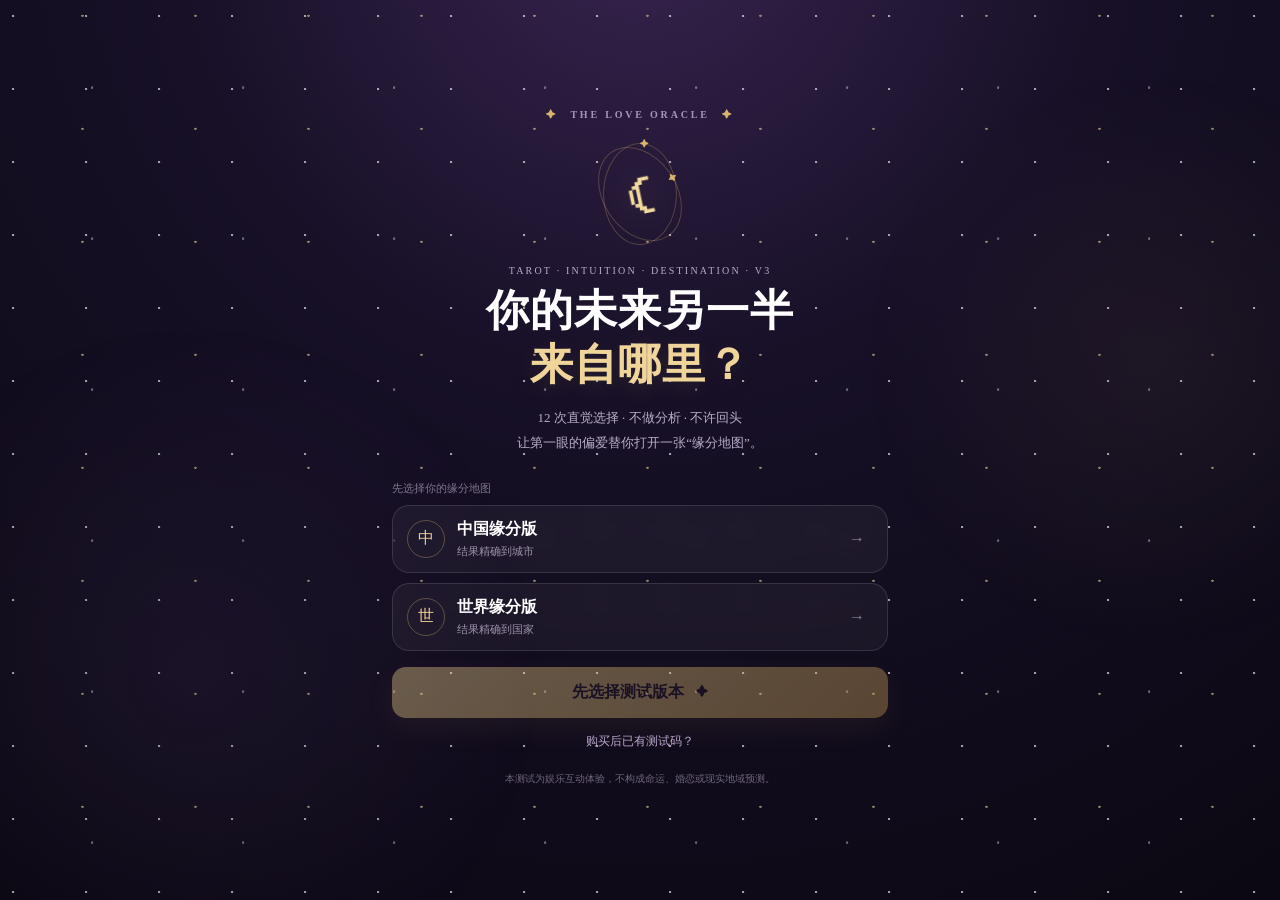
==== index.html @ 475ed561 "Add files via upload" ====
<!doctype html>
<html lang="zh-CN">
<head>
  <meta charset="UTF-8" />
  <meta name="viewport" content="width=device-width,initial-scale=1,viewport-fit=cover,user-scalable=no" />
  <meta name="theme-color" content="#100b1c" />
  <meta name="description" content="塔罗直觉测试：跟随第一直觉，看看你的缘分磁场指向哪里。" />
  <title>塔罗直觉测试｜未来另一半来自哪里？V3</title>
  <link rel="stylesheet" href="style.css" />
</head>
<body>
  <main id="app">
    <section class="screen active home-screen" id="homeScreen">
      <div class="sky" aria-hidden="true"></div>
      <div class="hero-wrap">
        <div class="brand-row"><span>✦</span><b>THE LOVE ORACLE</b><span>✦</span></div>
        <div class="oracle-emblem"><span class="orbit orbit-a"></span><span class="orbit orbit-b"></span><i>☾</i></div>
        <div class="mini-tag">TAROT · INTUITION · DESTINATION · V3</div>
        <h1>你的未来另一半<br><em>来自哪里？</em></h1>
        <p class="subtitle">12 次直觉选择 · 不做分析 · 不许回头<br>让第一眼的偏爱替你打开一张“缘分地图”。</p>

        <div class="mode-title">先选择你的缘分地图</div>
        <div class="mode-grid">
          <button class="mode-card" data-mode="china">
            <span class="mode-icon">中</span>
            <span><strong>中国缘分版</strong><small>结果精确到城市</small></span>
            <i>→</i>
          </button>
          <button class="mode-card" data-mode="world">
            <span class="mode-icon">世</span>
            <span><strong>世界缘分版</strong><small>结果精确到国家</small></span>
            <i>→</i>
          </button>
        </div>

        <button id="startBtn" class="primary" disabled><span>先选择测试版本</span><b>✦</b></button>
        <button id="codeToggle" class="text-btn">购买后已有测试码？</button>
        <div id="codeBox" class="code-box hidden">
          <div class="code-line"><input id="accessCode" placeholder="输入测试码，例如 DEMO2026" maxlength="24" /><button id="verifyCode">验证</button></div>
          <div id="codeMsg" class="code-msg"></div>
        </div>
        <p class="fineprint">本测试为娱乐互动体验，不构成命运、婚恋或现实地域预测。</p>
      </div>
    </section>

    <section class="screen" id="introScreen">
      <div class="intro-panel">
        <div class="ritual-card">
          <div class="corner c1">✦</div><div class="corner c2">✦</div><div class="corner c3">✦</div><div class="corner c4">✦</div>
          <div class="ritual-orb"><span>III</span><i>☽</i></div>
          <div class="mini-tag">BEFORE THE READING</div>
          <h2>把理性关掉 1 分钟</h2>
          <p>接下来每题只有 <b>7 秒</b>。不要研究寓意，不要想“哪个更好”，只选第一眼让你心里轻轻动一下的那个。</p>
          <div class="ritual-list">
            <div><span>01</span><b>第一眼</b><small>感觉先于解释</small></div>
            <div><span>02</span><b>只选一次</b><small>选择后不能返回</small></div>
            <div><span>03</span><b>12 次连接</b><small>最后翻开你的缘分地</small></div>
          </div>
          <button id="beginTest" class="primary"><span>开始占卜式直觉测试</span><b>✦</b></button>
        </div>
      </div>
    </section>

    <section class="screen" id="quizScreen">
      <div class="quiz-shell">
        <div class="topbar">
          <button id="quitBtn" class="icon-btn" aria-label="退出">×</button>
          <div class="progress-wrap"><div id="progressBar"></div></div>
          <div id="qCount" class="qcount">01 / 12</div>
        </div>
        <div class="timer-row"><span id="phaseText">FOLLOW YOUR FIRST FEELING</span><div class="timer-ring"><svg viewBox="0 0 40 40"><circle cx="20" cy="20" r="17"></circle><circle id="timerCircle" class="timer-progress" cx="20" cy="20" r="17"></circle></svg><strong id="timer">7</strong></div></div>
        <div class="question-wrap">
          <div id="questionEyebrow" class="mini-tag"></div>
          <h2 id="questionTitle"></h2>
          <p id="questionDesc"></p>
        </div>
        <div id="options" class="options-grid"></div>
        <p class="quiz-hint">没有标准答案 · 越快越接近直觉</p>
      </div>
    </section>

    <section class="screen" id="loadingScreen">
      <div class="loading-wrap">
        <div class="spread">
          <div class="mini-card left">☼</div><div class="mini-card center">☾</div><div class="mini-card right">✦</div>
        </div>
        <div class="mini-tag">READING YOUR LOVE MAP</div>
        <h2>正在读取你的缘分磁场</h2>
        <p id="loadingText">整理 12 次潜意识选择…</p>
        <div class="loading-bar"><span></span></div>
        <div class="loading-steps"><span class="on">直觉</span><i>·</i><span>性格磁场</span><i>·</i><span>地域气质</span><i>·</i><span>缘分落点</span></div>
      </div>
    </section>

    <section class="screen" id="resultScreen">
      <div class="result-shell">
        <div class="result-card" id="resultCard">
          <div class="result-frame"></div>
          <div class="result-head">
            <span>THE LOVE ORACLE</span><i>✦</i><span id="resultModeLabel">CHINA EDITION</span>
          </div>
          <div class="result-arc"><span class="arc-star s1">✦</span><span class="arc-star s2">·</span><span class="arc-star s3">✧</span><div class="result-moon">☾</div></div>
          <p class="result-kicker">你的未来缘分磁场最靠近</p>
          <div id="resultArchetype" class="archetype-pill">THE STAR · 远行者</div>
          <h1 id="resultName">广州</h1>
          <p id="resultSub" class="result-sub"></p>
          <div class="match"><span>缘分磁场匹配度</span><strong id="matchScore">92%</strong></div>
          <div class="result-divider"><span>✦</span></div>

          <section class="dimension-block">
            <div class="section-title"><span>01</span><h3>你的缘分磁场</h3></div>
            <div id="dimensionBars" class="dimension-bars"></div>
          </section>

          <section class="reading-block">
            <div class="section-title"><span>02</span><h3>为什么会指向这里</h3></div>
            <p id="whyText"></p>
          </section>
          <section class="reading-block">
            <div class="section-title"><span>03</span><h3>你们可能如何相遇</h3></div>
            <p id="meetText"></p>
          </section>
          <section class="reading-block">
            <div class="section-title"><span>04</span><h3>Ta 给人的感觉</h3></div>
            <p id="personText"></p>
          </section>

          <div class="keywords" id="keywords"></div>
          <div class="top-title">你的隐藏缘分地</div>
          <div class="top3-box">
            <div><small>SECOND SIGNAL</small><strong id="top2"></strong><span id="top2Score"></span></div>
            <div><small>THIRD SIGNAL</small><strong id="top3"></strong><span id="top3Score"></span></div>
          </div>
          <div class="result-note">“地点”是把你的直觉与不同地域的文化/生活气质做娱乐化映射，不代表真实未来事件。</div>
          <div class="result-footer">TAROT INTUITION TEST · FOR ENTERTAINMENT ONLY</div>
        </div>
        <button id="posterBtn" class="primary"><span>生成我的结果海报</span><b>↗</b></button>
        <button id="copyResultBtn" class="secondary">复制结果文案</button>
        <button id="retryBtn" class="secondary">同版本再测一次</button>
        <button id="switchBtn" class="ghost-btn">切换中国版 / 世界版</button>
      </div>
    </section>

    <section class="poster-modal hidden" id="posterModal">
      <div class="poster-modal-inner">
        <div class="poster-top"><span>长按或保存下方结果图</span><button id="closePoster">×</button></div>
        <canvas id="posterCanvas" width="750" height="1000"></canvas>
        <a id="downloadPoster" class="primary poster-download" download="love-oracle-result.png">保存图片</a>
      </div>
    </section>
  </main>
  <script src="config.js"></script>
  <script src="app.js"></script>
</body>
</html>
---- style.css ----
:root{--bg:#100b1c;--bg2:#1b1230;--violet:#6f548e;--paper:#f4ecdf;--paper2:#eadbc7;--ink:#2c2233;--gold:#d7b56d;--gold2:#f1d89c;--muted:#a397b2;--line:rgba(255,255,255,.12);--soft:#cdbede}
*{box-sizing:border-box}html,body{margin:0;min-height:100%;font-family:ui-serif,"Noto Serif SC","Songti SC",serif;background:radial-gradient(circle at 50% -10%,#38244f 0,#171027 40%,#0b0812 100%);color:#fff;-webkit-tap-highlight-color:transparent}body{min-height:100vh;overflow-x:hidden}.screen{display:none;min-height:100vh}.screen.active{display:block}.hidden{display:none!important}button,input,a{font:inherit}.sky{position:fixed;inset:0;pointer-events:none;opacity:.72;background-image:radial-gradient(circle at 18% 22%,rgba(255,255,255,.85) 0 1px,transparent 1.5px),radial-gradient(circle at 73% 14%,rgba(241,216,156,.8) 0 1px,transparent 1.4px),radial-gradient(circle at 61% 58%,rgba(255,255,255,.5) 0 1px,transparent 1.5px);background-size:73px 73px,113px 113px,151px 151px}.sky:after{content:"";position:absolute;inset:0;background:radial-gradient(circle at 15% 75%,rgba(111,84,142,.16),transparent 28%),radial-gradient(circle at 90% 40%,rgba(215,181,109,.08),transparent 24%)}
.hero-wrap,.intro-panel,.quiz-shell,.result-shell{width:min(100%,540px);margin:auto;position:relative;z-index:1;padding:36px 22px 40px}.hero-wrap{min-height:100vh;display:flex;flex-direction:column;justify-content:center;text-align:center}.brand-row{display:flex;justify-content:center;gap:12px;align-items:center;color:#a795b9;font-size:10px;letter-spacing:.28em}.brand-row span{color:var(--gold)}.oracle-emblem{width:112px;height:112px;margin:18px auto 15px;position:relative;display:grid;place-items:center}.oracle-emblem i{font-style:normal;font-size:58px;color:var(--gold2);filter:drop-shadow(0 0 18px rgba(241,216,156,.2));transform:rotate(-12deg)}.orbit{position:absolute;border:1px solid rgba(215,181,109,.28);border-radius:50%}.orbit-a{inset:5px 19px}.orbit-b{inset:19px 5px;transform:rotate(56deg)}.orbit-a:before,.orbit-b:before{content:"✦";position:absolute;color:var(--gold);font-size:9px;top:-5px;left:50%}.mini-tag{letter-spacing:.22em;font-size:10px;color:#bca9cf;text-transform:uppercase}.hero-wrap h1{font-size:43px;line-height:1.25;margin:8px 0 13px;font-weight:600;letter-spacing:.02em}.hero-wrap h1 em{font-style:normal;color:#f0d59b;text-shadow:0 6px 24px rgba(215,181,109,.12)}.subtitle{color:#b9adca;line-height:1.95;font-size:13px;margin:0 auto 25px}.mode-title{text-align:left;color:#81758f;font-size:11px;margin-bottom:9px}.mode-grid{display:grid;gap:10px;margin-bottom:16px}.mode-card{display:grid;grid-template-columns:50px 1fr 24px;align-items:center;text-align:left;border:1px solid var(--line);border-radius:17px;background:rgba(255,255,255,.045);color:#fff;padding:13px 14px;cursor:pointer;transition:.2s;backdrop-filter:blur(10px)}.mode-card.active{border-color:rgba(215,181,109,.7);background:linear-gradient(100deg,rgba(215,181,109,.14),rgba(111,84,142,.12));box-shadow:0 12px 35px rgba(0,0,0,.17)}.mode-icon{width:38px;height:38px;border-radius:50%;border:1px solid rgba(215,181,109,.35);display:grid;place-items:center;color:#ebce92}.mode-card strong,.mode-card small{display:block}.mode-card strong{font-size:16px}.mode-card small{margin-top:4px;color:#9f93ac;font-size:11px}.mode-card i{font-style:normal;color:#8e819b}.primary,.secondary,.ghost-btn{width:100%;border:0;border-radius:14px;padding:15px 18px;font-weight:700;cursor:pointer;text-decoration:none;display:flex;align-items:center;justify-content:center;gap:12px}.primary{background:linear-gradient(135deg,#ead08d,#c69c55);color:#281b2f;box-shadow:0 10px 30px rgba(207,167,91,.2)}.primary:disabled{opacity:.4;cursor:not-allowed}.primary b{font-size:12px}.secondary{margin-top:10px;background:rgba(255,255,255,.065);color:#fff;border:1px solid var(--line)}.ghost-btn{margin-top:5px;background:none;color:#9f93ac;font-size:12px}.text-btn{border:0;background:none;color:#bda9d0;margin-top:14px;cursor:pointer;font-size:12px}.code-box{margin-top:10px}.code-line{display:flex;gap:8px}.code-line input{flex:1;min-width:0;border:1px solid var(--line);background:rgba(255,255,255,.07);color:#fff;border-radius:10px;padding:11px 12px}.code-line button{border:0;border-radius:10px;padding:0 14px;background:#73588f;color:#fff}.code-msg{font-size:11px;text-align:left;margin-top:6px}.fineprint{font-size:10px;color:#6f657a;margin:20px 0 0;line-height:1.6}
.intro-panel{min-height:100vh;display:flex;align-items:center;justify-content:center}.ritual-card{width:100%;border:1px solid rgba(215,181,109,.28);border-radius:24px;padding:36px 22px 25px;background:linear-gradient(150deg,rgba(255,255,255,.06),rgba(255,255,255,.018));text-align:center;position:relative;box-shadow:0 30px 70px rgba(0,0,0,.2)}.corner{position:absolute;color:#a98658;font-size:10px}.c1{top:14px;left:14px}.c2{top:14px;right:14px}.c3{bottom:14px;left:14px}.c4{bottom:14px;right:14px}.ritual-orb{width:98px;height:98px;border-radius:50%;border:1px solid rgba(215,181,109,.35);margin:0 auto 18px;display:grid;place-items:center;position:relative;box-shadow:0 0 45px rgba(215,181,109,.06) inset}.ritual-orb span{position:absolute;top:11px;font-size:8px;letter-spacing:.15em;color:#846e55}.ritual-orb i{font-size:48px;font-style:normal;color:var(--gold2)}.ritual-card h2{font-size:30px;margin:10px 0 14px}.ritual-card>p{color:#bcb0ca;line-height:1.9;font-size:13px}.ritual-card>p b{color:#e1c98f}.ritual-list{display:grid;gap:9px;margin:22px 0}.ritual-list>div{display:grid;grid-template-columns:40px 1fr;grid-template-rows:auto auto;text-align:left;padding:12px 13px;border-top:1px solid rgba(255,255,255,.07)}.ritual-list span{grid-row:1/3;align-self:center;color:#a98a5f;font-size:10px}.ritual-list b{font-size:14px}.ritual-list small{color:#82788e;margin-top:3px;font-size:11px}
.quiz-shell{min-height:100vh;padding-top:max(26px,env(safe-area-inset-top))}.topbar{display:grid;grid-template-columns:36px 1fr 55px;gap:10px;align-items:center}.icon-btn{width:34px;height:34px;border-radius:50%;border:1px solid var(--line);background:rgba(255,255,255,.04);color:#fff;font-size:24px}.progress-wrap{height:3px;background:rgba(255,255,255,.08);border-radius:99px;overflow:hidden}.progress-wrap div{height:100%;width:0;background:linear-gradient(90deg,#8f69b4,#efd291);transition:.3s}.qcount{font-size:10px;color:#85798f;text-align:right;letter-spacing:.12em}.timer-row{display:flex;justify-content:space-between;margin:26px 0 25px;color:#7f748a;font-size:9px;letter-spacing:.14em;align-items:center}.timer-ring{width:42px;height:42px;position:relative}.timer-ring svg{width:42px;height:42px;transform:rotate(-90deg)}.timer-ring circle{fill:none;stroke:rgba(255,255,255,.1);stroke-width:1.5}.timer-ring .timer-progress{stroke:#d9b773;stroke-width:2;stroke-linecap:round;stroke-dasharray:106.8;stroke-dashoffset:0;transition:stroke-dashoffset 1s linear}.timer-ring strong{position:absolute;inset:0;display:grid;place-items:center;color:#ead29d;font-size:14px}.question-wrap{text-align:center;min-height:150px;display:flex;flex-direction:column;justify-content:center}.question-wrap h2{font-size:27px;line-height:1.5;margin:10px 0 8px;font-weight:600}.question-wrap p{font-size:12px;color:#8f849a;line-height:1.7}.options-grid{display:grid;grid-template-columns:1fr 1fr;gap:11px;margin-top:16px}.option{min-height:150px;border-radius:19px;border:1px solid rgba(255,255,255,.11);background:linear-gradient(155deg,rgba(255,255,255,.065),rgba(255,255,255,.018));color:#fff;padding:15px 9px;display:flex;flex-direction:column;align-items:center;justify-content:center;cursor:pointer;transition:.16s;position:relative;overflow:hidden}.option:before{content:"";position:absolute;inset:8px;border:1px solid rgba(215,181,109,.09);border-radius:13px}.option:active,.option.selected{transform:scale(.975);border-color:rgba(215,181,109,.7);background:rgba(215,181,109,.1)}.option .glyph{font-size:46px;line-height:1;margin-bottom:15px;color:#edd69f;text-shadow:0 0 20px rgba(234,213,168,.13);font-family:Georgia,serif;z-index:1}.option .label{font-size:13px;color:#d8cfdf;z-index:1}.option .sub{font-size:9px;color:#756b7f;margin-top:5px;z-index:1}.quiz-hint{text-align:center;color:#5f5768;font-size:9px;margin-top:17px;letter-spacing:.08em}
.loading-wrap{min-height:100vh;display:flex;flex-direction:column;align-items:center;justify-content:center;text-align:center;padding:30px}.spread{width:230px;height:180px;position:relative;margin-bottom:24px}.mini-card{position:absolute;top:10px;left:70px;width:90px;height:142px;border:1px solid rgba(215,181,109,.5);border-radius:11px;background:linear-gradient(145deg,#2d1e43,#140e20);display:grid;place-items:center;color:#d9b773;font-size:30px;box-shadow:0 15px 30px rgba(0,0,0,.22)}.mini-card:before{content:"";position:absolute;inset:7px;border:1px solid rgba(215,181,109,.2);border-radius:7px}.mini-card.left{transform:translateX(-55px) rotate(-14deg)}.mini-card.right{transform:translateX(55px) rotate(14deg)}.mini-card.center{z-index:2;animation:pulseCard 1.6s infinite alternate}@keyframes pulseCard{to{transform:translateY(-8px);box-shadow:0 20px 45px rgba(215,181,109,.12)}}.loading-wrap h2{font-size:24px;margin:11px 0 8px}.loading-wrap p{color:#8f8499;font-size:12px}.loading-bar{width:min(75vw,280px);height:3px;background:rgba(255,255,255,.08);border-radius:99px;overflow:hidden;margin:11px 0 18px}.loading-bar span{display:block;width:35%;height:100%;background:#d9b773;animation:load 1.55s infinite}@keyframes load{0%{transform:translateX(-110%)}100%{transform:translateX(390%)}}.loading-steps{font-size:9px;color:#635a6e;display:flex;gap:7px}.loading-steps span.on{color:#ac925d}
.result-shell{padding-top:24px;padding-bottom:60px}.result-card{background:linear-gradient(160deg,#f8f0e4,#eadbc8);color:var(--ink);border-radius:24px;padding:26px 23px;box-shadow:0 28px 70px rgba(0,0,0,.3);position:relative;overflow:hidden}.result-frame{position:absolute;inset:10px;border:1px solid rgba(93,67,48,.2);border-radius:17px;pointer-events:none}.result-head{display:flex;justify-content:space-between;align-items:center;font-size:8px;letter-spacing:.15em;color:#8e7c6d}.result-head i{font-style:normal;color:#a67b48}.result-arc{height:78px;position:relative;margin-top:12px}.result-arc:before{content:"";position:absolute;width:130px;height:65px;left:50%;transform:translateX(-50%);border-top:1px solid rgba(126,93,57,.3);border-radius:50%}.result-moon{text-align:center;font-size:48px;color:#805f87;line-height:70px;transform:rotate(-12deg)}.arc-star{position:absolute;color:#9c7446;font-size:10px}.s1{left:24%;top:23px}.s2{right:24%;top:30px}.s3{right:31%;top:2px}.result-kicker{text-align:center;font-size:11px;color:#7b6e77;margin:0 0 4px;letter-spacing:.08em}.result-card>h1{text-align:center;font-size:51px;margin:0 0 4px;color:#34243c;font-weight:500;letter-spacing:.08em}.result-sub{text-align:center;color:#736675;line-height:1.7;font-size:12px;min-height:42px}.match{display:flex;justify-content:center;gap:12px;align-items:baseline;margin:18px 0 8px}.match span{font-size:11px;color:#736778}.match strong{font-size:30px;color:#8c633e}.result-divider{display:flex;align-items:center;gap:10px;margin:15px 0 20px;color:#a17a4d}.result-divider:before,.result-divider:after{content:"";height:1px;background:#d7c5b1;flex:1}.result-divider span{font-size:9px}.section-title{display:flex;align-items:center;gap:8px;margin:18px 0 8px}.section-title span{font-size:9px;color:#997449}.section-title h3{font-size:14px;margin:0;color:#3f3144}.dimension-bars{display:grid;gap:9px}.dim-row{display:grid;grid-template-columns:58px 1fr 35px;gap:8px;align-items:center;font-size:10px;color:#665a67}.dim-track{height:6px;border-radius:99px;background:#dfd2c3;overflow:hidden}.dim-track i{display:block;height:100%;background:linear-gradient(90deg,#9672a5,#b8895d);border-radius:99px}.dim-row b{text-align:right;font-weight:500}.reading-block p{font-size:12px;line-height:1.95;color:#5a505b;margin:0}.keywords{display:flex;flex-wrap:wrap;gap:7px;margin:21px 0}.keywords span{background:#dfcfba;border:1px solid rgba(121,87,53,.08);border-radius:99px;padding:6px 10px;font-size:10px;color:#5c4d56}.top-title{text-align:center;font-size:10px;letter-spacing:.13em;color:#8c796b;margin:10px 0}.top3-box{display:grid;grid-template-columns:1fr 1fr;gap:9px}.top3-box div{border:1px solid #d2c0ab;border-radius:12px;padding:12px;text-align:center}.top3-box small,.top3-box strong,.top3-box span{display:block}.top3-box small{font-size:7px;color:#9d8b7c;letter-spacing:.08em}.top3-box strong{margin:5px 0 2px;font-size:15px}.top3-box span{font-size:9px;color:#8e745d}.result-note{font-size:9px;line-height:1.6;color:#9b8a7d;text-align:center;margin:19px 8px 0}.result-footer{text-align:center;font-size:7px;color:#a59587;margin-top:14px;letter-spacing:.1em}.result-shell>.primary{margin-top:14px}
.poster-modal{position:fixed;inset:0;z-index:30;background:rgba(7,5,11,.94);overflow:auto;padding:18px}.poster-modal-inner{width:min(100%,500px);margin:auto}.poster-top{display:flex;justify-content:space-between;align-items:center;color:#a99bb4;font-size:12px;margin-bottom:10px}.poster-top button{width:34px;height:34px;border-radius:50%;border:1px solid var(--line);background:none;color:#fff;font-size:20px}.poster-modal canvas{width:100%;height:auto;display:block;border-radius:14px;box-shadow:0 20px 60px rgba(0,0,0,.35)}.poster-download{margin-top:12px}
@media(max-width:390px){.hero-wrap{padding-left:18px;padding-right:18px}.hero-wrap h1{font-size:37px}.question-wrap h2{font-size:23px}.option{min-height:137px}.option .glyph{font-size:41px}.result-card{padding:24px 19px}.result-card>h1{font-size:44px}.dim-row{grid-template-columns:54px 1fr 32px}}
/* V3 additions */
.archetype-pill{display:inline-flex;align-items:center;justify-content:center;margin:10px auto 3px;padding:7px 13px;border:1px solid rgba(139,102,151,.25);border-radius:999px;background:rgba(139,102,151,.08);color:#76537d;font-size:11px;letter-spacing:.08em}
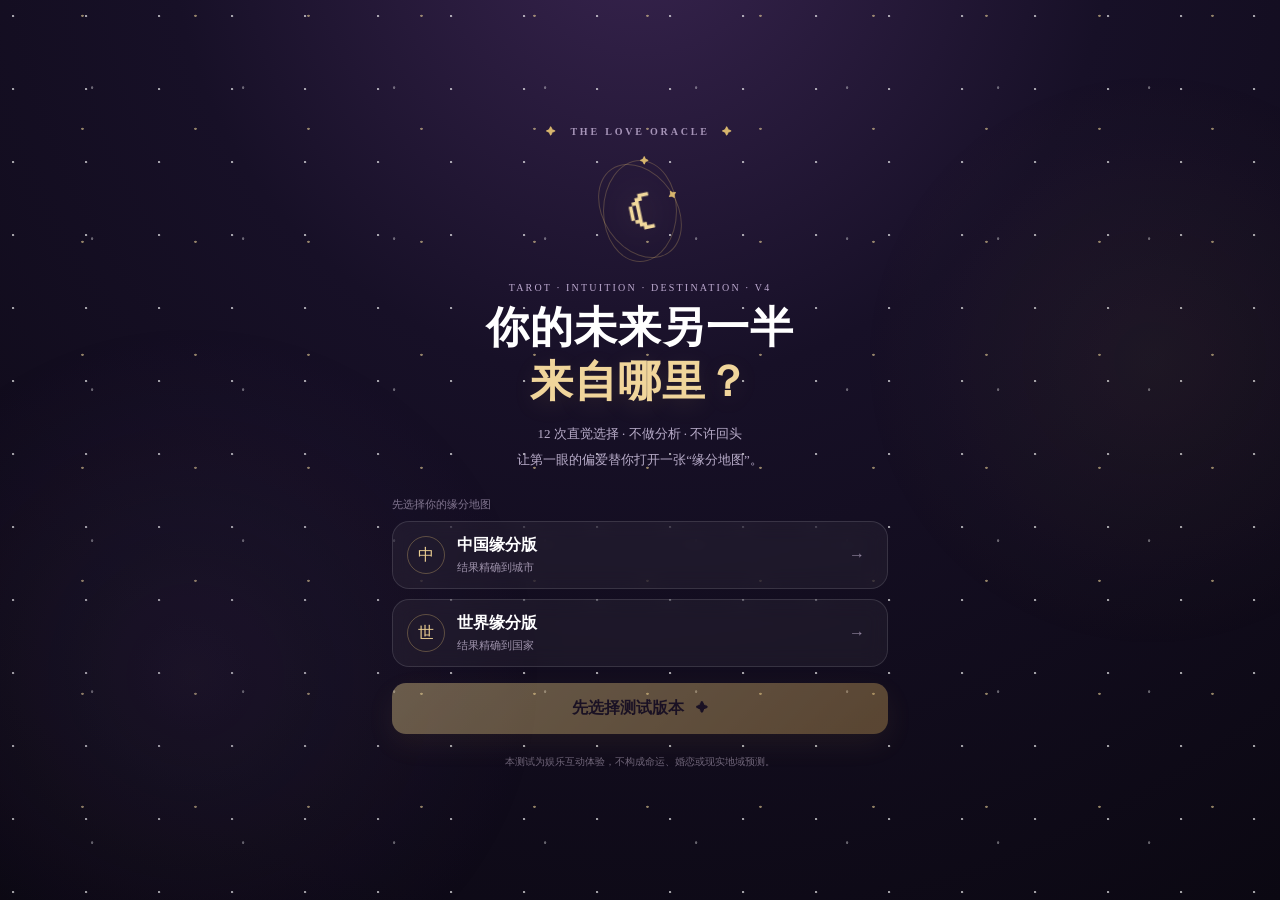
==== commit b97d3615: "Add files via upload" ====
--- a/index.html
+++ b/index.html
@@ -5,7 +5,7 @@
   <meta name="viewport" content="width=device-width,initial-scale=1,viewport-fit=cover,user-scalable=no" />
   <meta name="theme-color" content="#100b1c" />
   <meta name="description" content="塔罗直觉测试：跟随第一直觉，看看你的缘分磁场指向哪里。" />
-  <title>塔罗直觉测试｜未来另一半来自哪里？V3</title>
+  <title>塔罗直觉测试｜未来另一半来自哪里？V4</title>
   <link rel="stylesheet" href="style.css" />
 </head>
 <body>
@@ -15,7 +15,7 @@
       <div class="hero-wrap">
         <div class="brand-row"><span>✦</span><b>THE LOVE ORACLE</b><span>✦</span></div>
         <div class="oracle-emblem"><span class="orbit orbit-a"></span><span class="orbit orbit-b"></span><i>☾</i></div>
-        <div class="mini-tag">TAROT · INTUITION · DESTINATION · V3</div>
+        <div class="mini-tag">TAROT · INTUITION · DESTINATION · V4</div>
         <h1>你的未来另一半<br><em>来自哪里？</em></h1>
         <p class="subtitle">12 次直觉选择 · 不做分析 · 不许回头<br>让第一眼的偏爱替你打开一张“缘分地图”。</p>
 
@@ -34,12 +34,30 @@
         </div>
 
         <button id="startBtn" class="primary" disabled><span>先选择测试版本</span><b>✦</b></button>
-        <button id="codeToggle" class="text-btn">购买后已有测试码？</button>
-        <div id="codeBox" class="code-box hidden">
-          <div class="code-line"><input id="accessCode" placeholder="输入测试码，例如 DEMO2026" maxlength="24" /><button id="verifyCode">验证</button></div>
-          <div id="codeMsg" class="code-msg"></div>
-        </div>
         <p class="fineprint">本测试为娱乐互动体验，不构成命运、婚恋或现实地域预测。</p>
+      </div>
+    </section>
+
+
+    <section class="screen" id="accessScreen">
+      <div class="access-shell">
+        <div class="access-head"><span>✧</span><b>缘分坐标</b><em>THE LOVE ATLAS</em></div>
+        <div class="access-rule"></div>
+        <div class="access-card">
+          <p class="access-kicker">为这次相遇，开启一封邀请</p>
+          <h2>你的缘分入场券</h2>
+          <p class="access-desc">输入购买后收到的授权码，开始探索。</p>
+          <label for="accessCode">专属授权码</label>
+          <input id="accessCode" class="access-input" placeholder="YF-XXXX-XXXX-XXXX" maxlength="19" autocomplete="off" autocapitalize="characters" spellcheck="false" />
+          <button id="verifyCode" class="primary access-verify"><span>开启入场券</span><b>✦</b></button>
+          <div id="codeMsg" class="access-msg"></div>
+          <div id="usagePanel" class="usage-panel hidden">
+            <span>本设备剩余报告次数</span><strong id="remainingCount">10</strong><small>/ 10</small>
+          </div>
+          <p class="access-note">当前浏览器最多生成 10 份报告，中国版与世界版共用次数。请在同一浏览器继续；清理网站数据可能丢失本机使用记录。</p>
+          <button id="accessContinueBtn" class="secondary" disabled>继续进入塔罗桌</button>
+          <button id="accessBackBtn" class="access-back">← 返回选择范围</button>
+        </div>
       </div>
     </section>
 
@@ -56,26 +74,41 @@
             <div><span>02</span><b>只选一次</b><small>选择后不能返回</small></div>
             <div><span>03</span><b>12 次连接</b><small>最后翻开你的缘分地</small></div>
           </div>
-          <button id="beginTest" class="primary"><span>开始占卜式直觉测试</span><b>✦</b></button>
+          <button id="beginTest" class="primary shuffle-start"><span>开始洗牌</span><b>✦</b></button>
         </div>
       </div>
     </section>
 
     <section class="screen" id="quizScreen">
-      <div class="quiz-shell">
-        <div class="topbar">
-          <button id="quitBtn" class="icon-btn" aria-label="退出">×</button>
-          <div class="progress-wrap"><div id="progressBar"></div></div>
-          <div id="qCount" class="qcount">01 / 12</div>
-        </div>
-        <div class="timer-row"><span id="phaseText">FOLLOW YOUR FIRST FEELING</span><div class="timer-ring"><svg viewBox="0 0 40 40"><circle cx="20" cy="20" r="17"></circle><circle id="timerCircle" class="timer-progress" cx="20" cy="20" r="17"></circle></svg><strong id="timer">7</strong></div></div>
-        <div class="question-wrap">
-          <div id="questionEyebrow" class="mini-tag"></div>
-          <h2 id="questionTitle"></h2>
-          <p id="questionDesc"></p>
-        </div>
-        <div id="options" class="options-grid"></div>
-        <p class="quiz-hint">没有标准答案 · 越快越接近直觉</p>
+      <div class="quiz-stage" id="quizStage">
+        <div class="table-veil"></div>
+        <div class="quiz-shell">
+          <div class="topbar v4-topbar">
+            <button id="quitBtn" class="icon-btn" aria-label="退出">×</button>
+            <div class="progress-wrap"><div id="progressBar"></div></div>
+            <div id="qCount" class="qcount">01 / 12</div>
+          </div>
+
+          <div class="v4-phase">
+            <span id="phaseText">FOLLOW YOUR FIRST FEELING</span>
+            <div class="timer-line"><i id="timerLine"></i></div>
+          </div>
+
+          <div class="fan-deck" aria-hidden="true">
+            <span></span><span></span><span></span><span></span><span></span><span></span><span></span><span></span><span></span>
+          </div>
+
+          <div class="question-wrap v4-question">
+            <div id="questionEyebrow" class="mini-tag"></div>
+            <h2 id="questionTitle"></h2>
+            <div class="question-divider"><i></i><b>✦</b><i></i></div>
+            <p id="questionDesc"></p>
+          </div>
+
+          <div id="options" class="tarot-spread"></div>
+          <div id="choiceToast" class="choice-toast">✦ 你的直觉已经留下痕迹</div>
+          <p class="quiz-hint">不要分析 · 只看第一眼 · 选择后不可返回</p>
+        </div>
       </div>
     </section>
 
@@ -100,11 +133,18 @@
             <span>THE LOVE ORACLE</span><i>✦</i><span id="resultModeLabel">CHINA EDITION</span>
           </div>
           <div class="result-arc"><span class="arc-star s1">✦</span><span class="arc-star s2">·</span><span class="arc-star s3">✧</span><div class="result-moon">☾</div></div>
-          <p class="result-kicker">你的未来缘分磁场最靠近</p>
-          <div id="resultArchetype" class="archetype-pill">THE STAR · 远行者</div>
-          <h1 id="resultName">广州</h1>
-          <p id="resultSub" class="result-sub"></p>
-          <div class="match"><span>缘分磁场匹配度</span><strong id="matchScore">92%</strong></div>
+          <div class="result-hero">
+            <div class="celestial-mark" aria-hidden="true"><span>✦</span><b>☾</b><i>✧</i></div>
+            <p class="result-kicker">你的未来缘分磁场最靠近</p>
+            <div id="resultArchetype" class="archetype-pill">THE STAR · 远行者</div>
+            <h1 id="resultName">广州</h1>
+            <p id="resultSub" class="result-sub"></p>
+            <div class="result-badges">
+              <span id="rarityBadge" class="rarity-badge">✦ 特别缘分</span>
+              <span id="editionBadge" class="edition-badge">CHINA LOVE MAP</span>
+            </div>
+            <div class="match"><span>缘分磁场匹配度</span><strong id="matchScore">92%</strong></div>
+          </div>
           <div class="result-divider"><span>✦</span></div>
 
           <section class="dimension-block">
@@ -134,8 +174,11 @@
           <div class="result-note">“地点”是把你的直觉与不同地域的文化/生活气质做娱乐化映射，不代表真实未来事件。</div>
           <div class="result-footer">TAROT INTUITION TEST · FOR ENTERTAINMENT ONLY</div>
         </div>
-        <button id="posterBtn" class="primary"><span>生成我的结果海报</span><b>↗</b></button>
-        <button id="copyResultBtn" class="secondary">复制结果文案</button>
+        <div class="result-actions">
+          <button id="posterBtn" class="primary"><span>生成可保存结果海报</span><b>↗</b></button>
+          <button id="quickShareBtn" class="secondary share-accent">分享结果</button>
+          <button id="copyResultBtn" class="secondary">复制结果文案</button>
+        </div>
         <button id="retryBtn" class="secondary">同版本再测一次</button>
         <button id="switchBtn" class="ghost-btn">切换中国版 / 世界版</button>
       </div>
@@ -144,8 +187,11 @@
     <section class="poster-modal hidden" id="posterModal">
       <div class="poster-modal-inner">
         <div class="poster-top"><span>长按或保存下方结果图</span><button id="closePoster">×</button></div>
-        <canvas id="posterCanvas" width="750" height="1000"></canvas>
-        <a id="downloadPoster" class="primary poster-download" download="love-oracle-result.png">保存图片</a>
+        <canvas id="posterCanvas" width="900" height="1200"></canvas>
+        <div class="poster-actions">
+          <a id="downloadPoster" class="primary poster-download" download="love-oracle-result.png">保存图片</a>
+          <button id="sharePoster" class="secondary">分享这张结果图</button>
+        </div>
       </div>
     </section>
   </main>
--- a/style.css
+++ b/style.css
@@ -9,3 +9,44 @@
 @media(max-width:390px){.hero-wrap{padding-left:18px;padding-right:18px}.hero-wrap h1{font-size:37px}.question-wrap h2{font-size:23px}.option{min-height:137px}.option .glyph{font-size:41px}.result-card{padding:24px 19px}.result-card>h1{font-size:44px}.dim-row{grid-template-columns:54px 1fr 32px}}
 /* V3 additions */
 .archetype-pill{display:inline-flex;align-items:center;justify-content:center;margin:10px auto 3px;padding:7px 13px;border:1px solid rgba(139,102,151,.25);border-radius:999px;background:rgba(139,102,151,.08);color:#76537d;font-size:11px;letter-spacing:.08em}
+
+
+/* =========================================================
+   V4 · IMMERSIVE TAROT TABLE
+   ========================================================= */
+:root{--v4-gold:#e7c989;--v4-gold2:#bd8848;--v4-wine:#301023;--v4-ink:#09070d}
+.shuffle-start{position:relative;overflow:hidden}.shuffle-start.shuffling{pointer-events:none}.shuffle-start.shuffling:after{content:"";position:absolute;inset:-50%;background:linear-gradient(110deg,transparent 40%,rgba(255,255,255,.55) 50%,transparent 60%);animation:shuffleShine .62s linear infinite}@keyframes shuffleShine{to{transform:translateX(55%)}}
+.quiz-stage{min-height:100vh;position:relative;background-size:cover;background-position:center;background-attachment:fixed;isolation:isolate;transition:background-image .35s ease}.quiz-stage:before{content:"";position:fixed;inset:0;z-index:-3;background-size:cover;background-position:center;transform:scale(1.03)}
+.quiz-stage.bg-1:before{background-image:url('assets/table-1.webp')}.quiz-stage.bg-2:before{background-image:url('assets/table-2.webp')}.quiz-stage.bg-3:before{background-image:url('assets/table-3.webp')}.quiz-stage.bg-4:before{background-image:url('assets/table-4.webp')}.quiz-stage.bg-5:before{background-image:url('assets/table-5.webp')}.quiz-stage.bg-6:before{background-image:url('assets/table-6.webp')}
+.table-veil{position:fixed;inset:0;z-index:-2;background:radial-gradient(circle at 50% 52%,rgba(42,8,30,.12),rgba(6,4,10,.6) 70%),linear-gradient(180deg,rgba(7,5,10,.58),rgba(16,5,13,.22) 46%,rgba(7,4,9,.68));backdrop-filter:blur(1.5px)}
+.quiz-stage .quiz-shell{width:min(100%,520px);margin:auto;padding:calc(max(18px,env(safe-area-inset-top)) + 4px) 18px 34px;min-height:100vh;display:flex;flex-direction:column;position:relative}
+.v4-topbar{grid-template-columns:34px 1fr 56px}.v4-topbar .progress-wrap{height:2px;background:rgba(255,239,202,.18);box-shadow:0 0 20px rgba(231,201,137,.08)}.v4-topbar .progress-wrap div{background:linear-gradient(90deg,#fff1c8,var(--v4-gold));box-shadow:0 0 9px rgba(231,201,137,.35)}.v4-topbar .qcount{color:#eadab6;font-family:Georgia,serif;font-size:11px}.v4-topbar .icon-btn{border-color:rgba(231,201,137,.22);background:rgba(8,5,12,.28);backdrop-filter:blur(8px)}
+.v4-phase{text-align:center;margin:17px 0 5px;color:#ecd9b3;font:10px/1.2 Georgia,serif;letter-spacing:.3em;text-shadow:0 2px 12px #000}.timer-line{width:160px;max-width:42vw;height:2px;margin:11px auto 0;background:rgba(255,245,220,.13);overflow:hidden;border-radius:9px}.timer-line i{display:block;width:100%;height:100%;background:linear-gradient(90deg,#f7e7bd,#d5aa66);transition:width 1s linear;box-shadow:0 0 10px rgba(238,206,142,.45)}.timer-line i.urgent{animation:urgentPulse .45s ease-in-out infinite alternate}@keyframes urgentPulse{to{opacity:.32}}
+.fan-deck{height:105px;position:relative;margin:-2px auto 3px;width:92%;pointer-events:none}.fan-deck span{position:absolute;left:50%;bottom:1px;width:50px;height:82px;border-radius:6px;background:linear-gradient(160deg,#251524,#08070b);border:1px solid #9c713d;box-shadow:0 7px 16px rgba(0,0,0,.32),inset 0 0 0 3px #151018;transform-origin:50% 145%;opacity:.92}.fan-deck span:after{content:"☾ ✦";position:absolute;inset:5px;display:grid;place-items:center;border:1px solid rgba(213,158,83,.55);font-size:11px;color:#bf8e51}.fan-deck span:nth-child(1){transform:translateX(-50%) rotate(-34deg)}.fan-deck span:nth-child(2){transform:translateX(-50%) rotate(-25deg)}.fan-deck span:nth-child(3){transform:translateX(-50%) rotate(-17deg)}.fan-deck span:nth-child(4){transform:translateX(-50%) rotate(-8deg)}.fan-deck span:nth-child(5){transform:translateX(-50%) rotate(0)}.fan-deck span:nth-child(6){transform:translateX(-50%) rotate(8deg)}.fan-deck span:nth-child(7){transform:translateX(-50%) rotate(17deg)}.fan-deck span:nth-child(8){transform:translateX(-50%) rotate(25deg)}.fan-deck span:nth-child(9){transform:translateX(-50%) rotate(34deg)}
+.v4-question{min-height:auto;padding:1px 2px 7px;text-shadow:0 2px 15px rgba(0,0,0,.8)}.v4-question .mini-tag{color:#ddc38e;font-size:9px;letter-spacing:.22em}.v4-question h2{font-size:25px;line-height:1.42;margin:8px auto 6px;color:#fff3d7;font-family:Georgia,'Songti SC','STSong',serif;font-weight:500}.v4-question p{color:#d5bdaf;font-size:12px;margin:0;line-height:1.7}.question-divider{display:flex;align-items:center;justify-content:center;gap:10px;color:#d7ac69;margin:2px 0 7px}.question-divider i{display:block;width:44px;height:1px;background:linear-gradient(90deg,transparent,#c99556)}.question-divider i:last-child{transform:scaleX(-1)}.question-divider b{font-size:10px}
+.tarot-spread{position:relative;width:100%;min-height:330px;margin:4px auto 0;display:grid;align-items:center;justify-items:center;gap:8px}.tarot-option{border:0;background:none;color:#fff;padding:0;cursor:pointer;position:relative;perspective:900px;touch-action:manipulation}.tarot-option:disabled{cursor:default}.tarot-card{display:block;width:108px;aspect-ratio:2/3;filter:drop-shadow(0 13px 12px rgba(0,0,0,.48));transition:transform .25s ease,filter .25s}.card-inner{display:block;position:absolute;inset:0;transform-style:preserve-3d;transition:transform .58s cubic-bezier(.2,.75,.22,1.02)}.card-back,.card-face{position:absolute;inset:0;border-radius:9px;backface-visibility:hidden;overflow:hidden}.card-back{background:linear-gradient(rgba(6,4,8,.2),rgba(6,4,8,.2)),url('assets/tarot-back.webp') center/cover;border:1px solid #c3914e;box-shadow:inset 0 0 0 5px rgba(6,4,8,.78),inset 0 0 0 6px rgba(214,160,87,.56)}.card-back:after{content:"";position:absolute;inset:10px;border:1px solid rgba(230,181,103,.6);border-radius:5px;background:radial-gradient(circle at center,rgba(209,151,76,.13),transparent 55%)}.moon-mark,.star-mark{position:absolute;z-index:2;font-style:normal;color:#dfb36c;left:50%;transform:translateX(-50%);text-shadow:0 0 15px rgba(219,162,85,.3)}.moon-mark{font-size:32px;top:35%}.star-mark{font-size:12px;top:62%}.card-face{transform:rotateY(180deg);background:linear-gradient(155deg,#efe0b8,#c9a46d 65%,#8e6238);border:1px solid #f1d9a7;color:#241522;display:flex;flex-direction:column;justify-content:center;align-items:center;padding:9px;text-align:center;box-shadow:inset 0 0 0 5px rgba(83,47,35,.11)}.card-face b{font:35px Georgia,serif;color:#6f3858}.card-face strong{font:600 10px Georgia,serif;letter-spacing:.08em;margin-top:10px}.card-face small{font-size:9px;margin-top:4px;color:#6f5649}.choice-letter{display:grid;place-items:center;margin:10px auto 0;width:38px;height:38px;border-radius:50%;border:1px solid rgba(222,178,106,.66);font:22px Georgia,serif;color:#ffeac1;background:rgba(25,8,18,.28);box-shadow:0 5px 18px rgba(0,0,0,.3),inset 0 0 20px rgba(214,163,89,.06);text-shadow:0 1px 8px #000}.tarot-option:active .tarot-card{transform:translateY(-7px) scale(1.025)}.tarot-option.selected .tarot-card{transform:translateY(-10px) scale(1.04);filter:drop-shadow(0 18px 18px rgba(0,0,0,.52)) drop-shadow(0 0 11px rgba(229,182,104,.28))}.tarot-option.revealed .card-inner{transform:rotateY(180deg)}
+/* six physical-looking arrangements */
+.tarot-spread.dual{grid-template-columns:repeat(2,1fr);padding:8px 38px}.tarot-spread.dual .tarot-option:nth-child(1){transform:rotate(-5deg)}.tarot-spread.dual .tarot-option:nth-child(2){transform:rotate(5deg)}.tarot-spread.dual .tarot-option:nth-child(n+3){display:none}
+.tarot-spread.triple{grid-template-columns:repeat(3,1fr);padding:18px 5px}.tarot-spread.triple .tarot-card{width:94px}.tarot-spread.triple .tarot-option:nth-child(1){transform:rotate(-7deg) translateY(15px)}.tarot-spread.triple .tarot-option:nth-child(3){transform:rotate(7deg) translateY(15px)}.tarot-spread.triple .tarot-option:nth-child(n+4){display:none}
+.tarot-spread.quad{grid-template-columns:repeat(2,1fr);padding:5px 48px;row-gap:7px}.tarot-spread.quad .tarot-card{width:90px}.tarot-spread.quad .choice-letter{width:32px;height:32px;font-size:18px;margin-top:6px}
+.tarot-spread.cross{display:block;height:355px}.tarot-spread.cross .tarot-option{position:absolute}.tarot-spread.cross .tarot-card{width:88px}.tarot-spread.cross .tarot-option:nth-child(1){left:50%;top:0;transform:translateX(-50%)}.tarot-spread.cross .tarot-option:nth-child(2){left:19%;top:105px;transform:rotate(-8deg)}.tarot-spread.cross .tarot-option:nth-child(3){right:19%;top:105px;transform:rotate(8deg)}.tarot-spread.cross .tarot-option:nth-child(4){left:50%;top:166px;transform:translateX(-50%)}
+.tarot-spread.moon{display:block;height:355px}.tarot-spread.moon:before{content:"";position:absolute;width:245px;height:245px;border:1px solid rgba(220,170,95,.28);border-radius:50%;left:50%;top:45%;transform:translate(-50%,-50%);box-shadow:inset 0 0 0 22px rgba(220,170,95,.025)}.tarot-spread.moon .tarot-option{position:absolute}.tarot-spread.moon .tarot-card{width:91px}.tarot-spread.moon .tarot-option:nth-child(1){left:50%;top:5px;transform:translateX(-50%)}.tarot-spread.moon .tarot-option:nth-child(2){left:10%;top:120px;transform:rotate(-12deg)}.tarot-spread.moon .tarot-option:nth-child(3){right:10%;top:120px;transform:rotate(12deg)}.tarot-spread.moon .tarot-option:nth-child(4){left:50%;top:167px;transform:translateX(-50%)}
+.tarot-spread.fan{grid-template-columns:repeat(4,1fr);padding:35px 2px 5px;gap:0}.tarot-spread.fan .tarot-card{width:80px}.tarot-spread.fan .tarot-option:nth-child(1){transform:rotate(-12deg) translateY(18px)}.tarot-spread.fan .tarot-option:nth-child(2){transform:rotate(-4deg)}.tarot-spread.fan .tarot-option:nth-child(3){transform:rotate(4deg)}.tarot-spread.fan .tarot-option:nth-child(4){transform:rotate(12deg) translateY(18px)}.tarot-spread.fan .choice-letter{width:30px;height:30px;font-size:17px;margin-top:6px}
+.choice-toast{position:fixed;z-index:5;left:50%;bottom:86px;transform:translate(-50%,12px);padding:9px 14px;border:1px solid rgba(235,203,143,.34);border-radius:999px;background:rgba(18,7,14,.82);backdrop-filter:blur(12px);color:#f0d8a8;font-size:11px;opacity:0;pointer-events:none;transition:.22s;white-space:nowrap}.choice-toast.show{opacity:1;transform:translate(-50%,0)}.quiz-stage .quiz-hint{margin-top:auto;padding-top:12px;color:rgba(241,224,198,.54);font-size:9px;text-shadow:0 1px 7px #000}
+/* upgraded reading screen */
+.loading-wrap{background:radial-gradient(circle at 50% 32%,rgba(123,77,111,.18),transparent 35%)}.loading-wrap .spread{filter:drop-shadow(0 18px 22px rgba(0,0,0,.45))}.loading-wrap .mini-card{background:linear-gradient(rgba(8,5,11,.2),rgba(8,5,11,.2)),url('assets/tarot-back.webp') center/cover;color:#efcf8d}.loading-wrap h2{color:#f2e3c5;font-family:Georgia,'Songti SC',serif}.loading-wrap .mini-tag{color:#cdaa70}.loading-bar span{background:linear-gradient(90deg,#ad7e49,#f1d694)}
+@media(max-width:390px){.quiz-stage .quiz-shell{padding-left:12px;padding-right:12px}.fan-deck{transform:scale(.92);margin-left:auto;margin-right:auto}.v4-question h2{font-size:22px}.tarot-spread{min-height:315px}.tarot-spread.dual{padding-left:30px;padding-right:30px}.tarot-spread.dual .tarot-card{width:102px}.tarot-spread.triple .tarot-card{width:87px}.tarot-spread.quad{padding-left:40px;padding-right:40px}.tarot-spread.quad .tarot-card{width:83px}.tarot-spread.cross .tarot-option:nth-child(2){left:14%}.tarot-spread.cross .tarot-option:nth-child(3){right:14%}.tarot-spread.moon .tarot-option:nth-child(2){left:6%}.tarot-spread.moon .tarot-option:nth-child(3){right:6%}.tarot-spread.fan .tarot-card{width:72px}}
+@media(min-width:700px){.quiz-stage .quiz-shell{padding-left:30px;padding-right:30px}.tarot-spread.dual .tarot-card{width:125px}.tarot-spread.triple .tarot-card{width:110px}.v4-question h2{font-size:29px}}
+
+
+/* V4 商用授权入场券 */
+.access-shell{width:min(100%,540px);min-height:100vh;margin:auto;padding:28px 22px 44px;display:flex;flex-direction:column;justify-content:flex-start;position:relative;z-index:2;background:linear-gradient(180deg,rgba(17,20,43,.94),rgba(23,20,45,.98))}.access-head{display:grid;grid-template-columns:36px 1fr auto;align-items:center;gap:8px;color:#efbd6e;letter-spacing:.12em}.access-head>span{font-size:27px}.access-head>b{font-size:23px;font-weight:500}.access-head>em{font-style:normal;font-family:Georgia,serif;font-size:12px;letter-spacing:.08em}.access-rule{height:1px;background:rgba(238,191,112,.18);margin:28px 0 38px}.access-card{border:1px solid rgba(238,191,112,.22);border-radius:24px;padding:36px 22px 26px;background:rgba(255,255,255,.028);box-shadow:0 25px 70px rgba(0,0,0,.18)}.access-kicker{text-align:center;color:#b6b0e9;font-size:14px;letter-spacing:.08em;margin:0 0 18px}.access-card h2{text-align:center;font-size:35px;color:#f2eadb;font-weight:500;margin:0 0 22px}.access-desc{text-align:center;color:#aaa7e5;font-size:15px;line-height:1.8;margin:0 0 30px}.access-card label{display:block;color:#f0e7d7;font-size:15px;font-weight:700;margin-bottom:10px}.access-input{width:100%;box-sizing:border-box;border:1px solid rgba(211,180,200,.55);background:#11152d;color:#f4e6cb;border-radius:10px;padding:17px 16px;font-size:20px;letter-spacing:.04em;outline:none;text-transform:uppercase}.access-input:focus{border-color:#dfb978;box-shadow:0 0 0 3px rgba(223,185,120,.08)}.access-input::placeholder{color:#9d8479}.access-verify{margin-top:18px;min-height:58px;font-size:18px}.access-msg{min-height:24px;margin-top:12px;text-align:center;font-size:12px;color:#d8c390}.usage-panel{display:flex;align-items:baseline;justify-content:center;gap:6px;border:1px solid rgba(215,181,109,.18);border-radius:15px;background:rgba(215,181,109,.06);padding:14px;margin-top:8px}.usage-panel span{font-size:12px;color:#bdb4cc;margin-right:8px}.usage-panel strong{font-family:Georgia,serif;font-size:29px;color:#efcf8b}.usage-panel small{color:#9c91a8}.access-note{color:#aaa7e5;font-size:12px;line-height:1.9;margin:18px 0 8px}.access-back{border:0;background:none;color:#e0af67;font-size:14px;margin:18px auto 0;display:block;cursor:pointer}.access-card .secondary:disabled{opacity:.42;cursor:not-allowed}
+
+/* V4.3 result-page polish — image-free celestial editorial style */
+#resultScreen{background:
+ radial-gradient(circle at 50% 4%,rgba(210,174,104,.12),transparent 24%),
+ radial-gradient(circle at 12% 42%,rgba(114,75,145,.12),transparent 28%)}
+.result-shell{padding-top:30px}.result-card{background:linear-gradient(165deg,#fbf4e8 0%,#f2e7d7 52%,#eadac4 100%);border:1px solid rgba(223,194,145,.35);box-shadow:0 32px 90px rgba(0,0,0,.42),0 0 0 1px rgba(255,255,255,.35) inset;padding-top:23px}.result-card:before,.result-card:after{content:"";position:absolute;border-radius:50%;pointer-events:none}.result-card:before{width:260px;height:260px;right:-115px;top:155px;background:radial-gradient(circle,rgba(125,86,139,.11),transparent 67%)}.result-card:after{width:240px;height:240px;left:-120px;bottom:90px;background:radial-gradient(circle,rgba(184,137,79,.09),transparent 68%)}
+.result-frame{inset:9px;border-color:rgba(112,80,55,.25);box-shadow:0 0 0 5px rgba(255,255,255,.18) inset}.result-head{position:relative;z-index:2;padding:0 3px;font-weight:700}.result-arc{height:58px;margin-top:9px}.result-moon{font-size:40px;line-height:52px;text-shadow:0 10px 22px rgba(83,52,93,.14)}
+.result-hero{position:relative;z-index:1;text-align:center;padding:20px 15px 18px;margin:0 0 6px;border-radius:22px;background:linear-gradient(145deg,rgba(255,255,255,.32),rgba(255,255,255,.08));border:1px solid rgba(132,96,69,.15);box-shadow:0 12px 35px rgba(93,65,46,.07) inset}.celestial-mark{height:32px;display:flex;align-items:center;justify-content:center;gap:17px;color:#9f754b}.celestial-mark span,.celestial-mark i{font-style:normal;font-size:9px}.celestial-mark b{font-size:25px;font-weight:400;color:#76547f;transform:rotate(-10deg)}.result-kicker{font-size:10px;letter-spacing:.18em;margin:3px 0 8px;color:#8d7a6c}.archetype-pill{display:inline-flex!important;max-width:100%;padding:6px 12px;border-radius:999px;background:rgba(111,78,122,.08);border:1px solid rgba(111,78,122,.15);font-size:9px;letter-spacing:.08em;color:#765c79}.result-card .result-hero>h1{font-size:58px;line-height:1.12;margin:13px 0 6px;color:#35243d;font-weight:500;letter-spacing:.1em;text-shadow:0 5px 0 rgba(255,255,255,.35)}.result-sub{max-width:410px;margin:0 auto;color:#71636f;font-size:12px;line-height:1.8;min-height:unset}.result-badges{display:flex;justify-content:center;flex-wrap:wrap;gap:7px;margin-top:13px}.rarity-badge,.edition-badge{display:inline-flex;align-items:center;border-radius:999px;padding:6px 10px;font-size:9px;letter-spacing:.08em}.rarity-badge{background:linear-gradient(135deg,#73557d,#9b754d);color:#fff8e8;box-shadow:0 5px 14px rgba(91,59,97,.13)}.edition-badge{border:1px solid rgba(137,103,73,.21);color:#8b725e;background:rgba(255,255,255,.25)}.match{margin:16px auto 0;display:inline-flex;padding:8px 14px 8px 16px;border-radius:14px;background:rgba(255,255,255,.44);border:1px solid rgba(135,101,72,.12)}.match strong{font-size:31px;color:#8d633c}.result-divider{margin:18px 0 19px}.section-title{position:relative;z-index:1}.section-title span{width:25px;height:25px;border-radius:50%;display:grid;place-items:center;background:#e6d4bc;color:#8d663f;font-size:8px}.section-title h3{font-size:15px}.dimension-block,.reading-block{position:relative;z-index:1;padding:13px 14px;border-radius:15px;background:rgba(255,255,255,.22);border:1px solid rgba(119,83,56,.08);margin-top:10px}.reading-block p{font-size:12.5px;line-height:2;color:#554a56}.dim-track{height:7px;background:rgba(110,87,77,.12)}.dim-track i{background:linear-gradient(90deg,#82608f,#c29861)}.keywords{position:relative;z-index:1;justify-content:center}.keywords span{background:rgba(128,91,119,.08);border-color:rgba(128,91,119,.1);color:#665466}.top-title{position:relative;z-index:1;margin-top:24px}.top3-box{position:relative;z-index:1}.top3-box div{background:rgba(255,255,255,.22);border-color:rgba(127,92,62,.14);padding:14px 9px}.top3-box strong{font-size:17px;color:#443449}.result-note,.result-footer{position:relative;z-index:1}.result-actions{margin-top:14px}.result-actions .secondary{margin-top:9px}.share-accent{border-color:rgba(215,181,109,.35);color:#e9d4a5;background:linear-gradient(135deg,rgba(215,181,109,.09),rgba(117,84,139,.12))}.poster-modal{backdrop-filter:blur(8px)}.poster-top{padding:3px 2px}.poster-modal canvas{border:1px solid rgba(229,204,157,.18);box-shadow:0 28px 80px rgba(0,0,0,.5)}.poster-actions{display:grid;gap:9px}.poster-actions .secondary{margin-top:0}
+@media(max-width:390px){.result-card .result-hero>h1{font-size:49px}.result-hero{padding-left:9px;padding-right:9px}.dimension-block,.reading-block{padding-left:11px;padding-right:11px}}
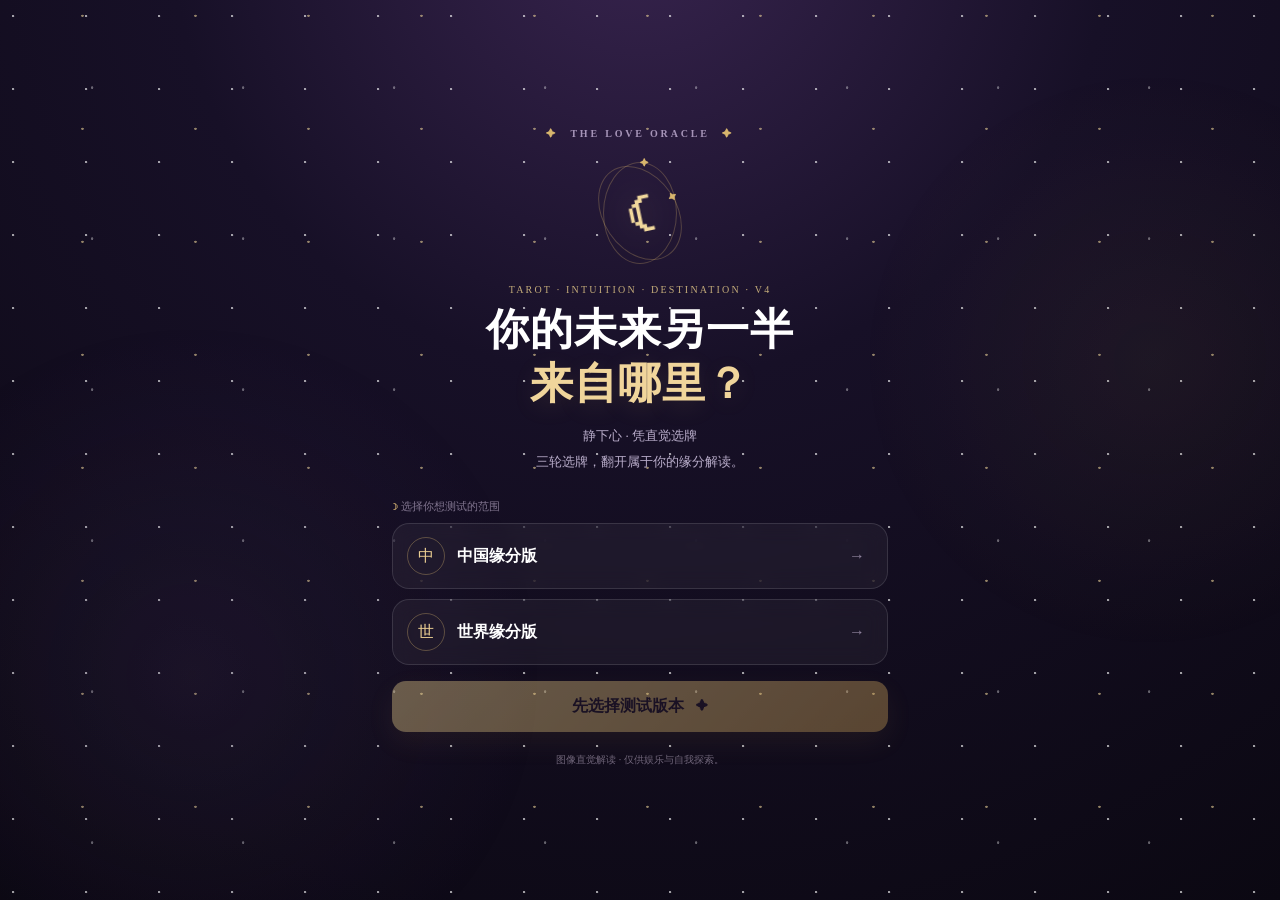
==== commit d5e8482d: "Add files via upload" ====
--- a/index.html
+++ b/index.html
@@ -2,13 +2,14 @@
 <html lang="zh-CN">
 <head>
   <meta charset="UTF-8" />
-  <meta name="viewport" content="width=device-width,initial-scale=1,viewport-fit=cover,user-scalable=no" />
+  <meta name="viewport" content="width=device-width,initial-scale=1,viewport-fit=cover,minimum-scale=1" />
   <meta name="theme-color" content="#100b1c" />
   <meta name="description" content="塔罗直觉测试：跟随第一直觉，看看你的缘分磁场指向哪里。" />
-  <title>塔罗直觉测试｜未来另一半来自哪里？V4</title>
-  <link rel="stylesheet" href="style.css" />
+  <title>塔罗直觉测试｜未来另一半来自哪里？V4.7</title>
+  <link rel="stylesheet" href="./style.v4.7.css" />
 </head>
 <body>
+  <noscript>请启用 JavaScript 后重新打开测试。</noscript>
   <main id="app">
     <section class="screen active home-screen" id="homeScreen">
       <div class="sky" aria-hidden="true"></div>
@@ -17,24 +18,24 @@
         <div class="oracle-emblem"><span class="orbit orbit-a"></span><span class="orbit orbit-b"></span><i>☾</i></div>
         <div class="mini-tag">TAROT · INTUITION · DESTINATION · V4</div>
         <h1>你的未来另一半<br><em>来自哪里？</em></h1>
-        <p class="subtitle">12 次直觉选择 · 不做分析 · 不许回头<br>让第一眼的偏爱替你打开一张“缘分地图”。</p>
-
-        <div class="mode-title">先选择你的缘分地图</div>
+        <p class="subtitle">静下心 · 凭直觉选牌<br>三轮选牌，翻开属于你的缘分解读。</p>
+
+        <div class="mode-title">选择你想测试的范围</div>
         <div class="mode-grid">
           <button class="mode-card" data-mode="china">
             <span class="mode-icon">中</span>
-            <span><strong>中国缘分版</strong><small>结果精确到城市</small></span>
+            <span><strong>中国缘分版</strong></span>
             <i>→</i>
           </button>
           <button class="mode-card" data-mode="world">
             <span class="mode-icon">世</span>
-            <span><strong>世界缘分版</strong><small>结果精确到国家</small></span>
+            <span><strong>世界缘分版</strong></span>
             <i>→</i>
           </button>
         </div>
 
         <button id="startBtn" class="primary" disabled><span>先选择测试版本</span><b>✦</b></button>
-        <p class="fineprint">本测试为娱乐互动体验，不构成命运、婚恋或现实地域预测。</p>
+        <p class="fineprint">图像直觉解读 · 仅供娱乐与自我探索。</p>
       </div>
     </section>
 
@@ -55,7 +56,6 @@
             <span>本设备剩余报告次数</span><strong id="remainingCount">10</strong><small>/ 10</small>
           </div>
           <p class="access-note">当前浏览器最多生成 10 份报告，中国版与世界版共用次数。请在同一浏览器继续；清理网站数据可能丢失本机使用记录。</p>
-          <button id="accessContinueBtn" class="secondary" disabled>继续进入塔罗桌</button>
           <button id="accessBackBtn" class="access-back">← 返回选择范围</button>
         </div>
       </div>
@@ -67,14 +67,14 @@
           <div class="corner c1">✦</div><div class="corner c2">✦</div><div class="corner c3">✦</div><div class="corner c4">✦</div>
           <div class="ritual-orb"><span>III</span><i>☽</i></div>
           <div class="mini-tag">BEFORE THE READING</div>
-          <h2>把理性关掉 1 分钟</h2>
-          <p>接下来每题只有 <b>7 秒</b>。不要研究寓意，不要想“哪个更好”，只选第一眼让你心里轻轻动一下的那个。</p>
+          <h2>在心里，想一想你的缘分</h2>
+          <p>牌面即将展开。不猜寓意，选第一眼有感应的那张。每轮 <b>7 秒</b>；首次超时可继续，连续两轮超时结束本次测试。</p>
           <div class="ritual-list">
             <div><span>01</span><b>第一眼</b><small>感觉先于解释</small></div>
             <div><span>02</span><b>只选一次</b><small>选择后不能返回</small></div>
-            <div><span>03</span><b>12 次连接</b><small>最后翻开你的缘分地</small></div>
-          </div>
-          <button id="beginTest" class="primary shuffle-start"><span>开始洗牌</span><b>✦</b></button>
+            <div><span>03</span><b>3 次选牌</b><small>最后翻开你的缘分地</small></div>
+          </div>
+          <button id="beginTest" class="primary shuffle-start"><span>开启星象</span><b>✦</b></button>
         </div>
       </div>
     </section>
@@ -86,7 +86,7 @@
           <div class="topbar v4-topbar">
             <button id="quitBtn" class="icon-btn" aria-label="退出">×</button>
             <div class="progress-wrap"><div id="progressBar"></div></div>
-            <div id="qCount" class="qcount">01 / 12</div>
+            <div id="qCount" class="qcount">01 / 03</div>
           </div>
 
           <div class="v4-phase">
@@ -106,8 +106,8 @@
           </div>
 
           <div id="options" class="tarot-spread"></div>
-          <div id="choiceToast" class="choice-toast">✦ 你的直觉已经留下痕迹</div>
-          <p class="quiz-hint">不要分析 · 只看第一眼 · 选择后不可返回</p>
+          <div id="choiceToast" class="choice-toast">✦ 一枚心灵印记，已落入星盘</div>
+          <p class="quiz-hint">凭直觉选一张 · 选好后不可返回</p>
         </div>
       </div>
     </section>
@@ -119,7 +119,7 @@
         </div>
         <div class="mini-tag">READING YOUR LOVE MAP</div>
         <h2>正在读取你的缘分磁场</h2>
-        <p id="loadingText">整理 12 次潜意识选择…</p>
+        <p id="loadingText">正在展开你的缘分结果…</p>
         <div class="loading-bar"><span></span></div>
         <div class="loading-steps"><span class="on">直觉</span><i>·</i><span>性格磁场</span><i>·</i><span>地域气质</span><i>·</i><span>缘分落点</span></div>
       </div>
@@ -194,8 +194,15 @@
         </div>
       </div>
     </section>
+    <div id="timeoutDialog" class="oracle-overlay hidden" role="dialog" aria-modal="true" aria-labelledby="timeoutTitle" aria-describedby="timeoutDesc">
+      <div class="oracle-pause"><div class="pause-sigil" aria-hidden="true">☾</div><p class="mini-tag">THE MOON IS WAITING</p><h2 id="timeoutTitle">请继续答题</h2><p id="timeoutDesc">先停一下，准备好后再选。<br>确认后请继续选择本题，不会为你自动作答。<br><small>若下一题也超时，本次测试将结束。</small></p><button id="resumeQuestion" class="primary">我准备好了 · 继续本题</button></div>
+    </div>
+    <section id="incompleteScreen" class="screen"><div class="incomplete-shell"><div class="pause-sigil" aria-hidden="true">☾</div><p class="mini-tag">THE READING RESTS</p><h2 id="incompleteTitle" tabindex="-1">很遗憾你没有完成本次测试</h2><p>连续两题未在时间内作答，<br>本次测试已结束。<br>有空的时候，可以再试一次。</p><p class="no-charge">本次未生成报告，不扣除报告次数。</p><button id="incompleteRestart" class="primary">重新开启仪式</button><button id="incompleteHome" class="secondary">返回入口</button></div></section>
   </main>
-  <script src="config.js"></script>
-  <script src="app.js"></script>
+  <script src="./boot.v4.7.js"></script>
+  <script src="./config.v4.7.js"></script>
+  <script src="./intuition-content.v4.7.js"></script>
+
+  <script src="./app.v4.7.js"></script>
 </body>
 </html>
--- a/style.v4.7.css
+++ b/style.v4.7.css
@@ -0,0 +1,125 @@
+:root{--bg:#100b1c;--bg2:#1b1230;--violet:#6f548e;--paper:#f4ecdf;--paper2:#eadbc7;--ink:#2c2233;--gold:#d7b56d;--gold2:#f1d89c;--muted:#a397b2;--line:rgba(255,255,255,.12);--soft:#cdbede}
+*{box-sizing:border-box}html,body{margin:0;min-height:100%;font-family:ui-serif,"Noto Serif SC","Songti SC",serif;background:radial-gradient(circle at 50% -10%,#38244f 0,#171027 40%,#0b0812 100%);color:#fff;-webkit-tap-highlight-color:transparent}body{min-height:100vh;overflow-x:hidden}.screen{display:none;min-height:100vh}.screen.active{display:block}.hidden{display:none!important}button,input,a{font:inherit}.sky{position:fixed;inset:0;pointer-events:none;opacity:.72;background-image:radial-gradient(circle at 18% 22%,rgba(255,255,255,.85) 0 1px,transparent 1.5px),radial-gradient(circle at 73% 14%,rgba(241,216,156,.8) 0 1px,transparent 1.4px),radial-gradient(circle at 61% 58%,rgba(255,255,255,.5) 0 1px,transparent 1.5px);background-size:73px 73px,113px 113px,151px 151px}.sky:after{content:"";position:absolute;inset:0;background:radial-gradient(circle at 15% 75%,rgba(111,84,142,.16),transparent 28%),radial-gradient(circle at 90% 40%,rgba(215,181,109,.08),transparent 24%)}
+.hero-wrap,.intro-panel,.quiz-shell,.result-shell{width:min(100%,540px);margin:auto;position:relative;z-index:1;padding:36px 22px 40px}.hero-wrap{min-height:100vh;display:flex;flex-direction:column;justify-content:center;text-align:center}.brand-row{display:flex;justify-content:center;gap:12px;align-items:center;color:#a795b9;font-size:10px;letter-spacing:.28em}.brand-row span{color:var(--gold)}.oracle-emblem{width:112px;height:112px;margin:18px auto 15px;position:relative;display:grid;place-items:center}.oracle-emblem i{font-style:normal;font-size:58px;color:var(--gold2);filter:drop-shadow(0 0 18px rgba(241,216,156,.2));transform:rotate(-12deg)}.orbit{position:absolute;border:1px solid rgba(215,181,109,.28);border-radius:50%}.orbit-a{inset:5px 19px}.orbit-b{inset:19px 5px;transform:rotate(56deg)}.orbit-a:before,.orbit-b:before{content:"✦";position:absolute;color:var(--gold);font-size:9px;top:-5px;left:50%}.mini-tag{letter-spacing:.22em;font-size:10px;color:#bca9cf;text-transform:uppercase}.hero-wrap h1{font-size:43px;line-height:1.25;margin:8px 0 13px;font-weight:600;letter-spacing:.02em}.hero-wrap h1 em{font-style:normal;color:#f0d59b;text-shadow:0 6px 24px rgba(215,181,109,.12)}.subtitle{color:#b9adca;line-height:1.95;font-size:13px;margin:0 auto 25px}.mode-title{text-align:left;color:#81758f;font-size:11px;margin-bottom:9px}.mode-grid{display:grid;gap:10px;margin-bottom:16px}.mode-card{display:grid;grid-template-columns:50px 1fr 24px;align-items:center;text-align:left;border:1px solid var(--line);border-radius:17px;background:rgba(255,255,255,.045);color:#fff;padding:13px 14px;cursor:pointer;transition:.2s;backdrop-filter:blur(10px)}.mode-card.active{border-color:rgba(215,181,109,.7);background:linear-gradient(100deg,rgba(215,181,109,.14),rgba(111,84,142,.12));box-shadow:0 12px 35px rgba(0,0,0,.17)}.mode-icon{width:38px;height:38px;border-radius:50%;border:1px solid rgba(215,181,109,.35);display:grid;place-items:center;color:#ebce92}.mode-card strong,.mode-card small{display:block}.mode-card strong{font-size:16px}.mode-card small{margin-top:4px;color:#9f93ac;font-size:11px}.mode-card i{font-style:normal;color:#8e819b}.primary,.secondary,.ghost-btn{width:100%;border:0;border-radius:14px;padding:15px 18px;font-weight:700;cursor:pointer;text-decoration:none;display:flex;align-items:center;justify-content:center;gap:12px}.primary{background:linear-gradient(135deg,#ead08d,#c69c55);color:#281b2f;box-shadow:0 10px 30px rgba(207,167,91,.2)}.primary:disabled{opacity:.4;cursor:not-allowed}.primary b{font-size:12px}.secondary{margin-top:10px;background:rgba(255,255,255,.065);color:#fff;border:1px solid var(--line)}.ghost-btn{margin-top:5px;background:none;color:#9f93ac;font-size:12px}.text-btn{border:0;background:none;color:#bda9d0;margin-top:14px;cursor:pointer;font-size:12px}.code-box{margin-top:10px}.code-line{display:flex;gap:8px}.code-line input{flex:1;min-width:0;border:1px solid var(--line);background:rgba(255,255,255,.07);color:#fff;border-radius:10px;padding:11px 12px}.code-line button{border:0;border-radius:10px;padding:0 14px;background:#73588f;color:#fff}.code-msg{font-size:11px;text-align:left;margin-top:6px}.fineprint{font-size:10px;color:#6f657a;margin:20px 0 0;line-height:1.6}
+.intro-panel{min-height:100vh;display:flex;align-items:center;justify-content:center}.ritual-card{width:100%;border:1px solid rgba(215,181,109,.28);border-radius:24px;padding:36px 22px 25px;background:linear-gradient(150deg,rgba(255,255,255,.06),rgba(255,255,255,.018));text-align:center;position:relative;box-shadow:0 30px 70px rgba(0,0,0,.2)}.corner{position:absolute;color:#a98658;font-size:10px}.c1{top:14px;left:14px}.c2{top:14px;right:14px}.c3{bottom:14px;left:14px}.c4{bottom:14px;right:14px}.ritual-orb{width:98px;height:98px;border-radius:50%;border:1px solid rgba(215,181,109,.35);margin:0 auto 18px;display:grid;place-items:center;position:relative;box-shadow:0 0 45px rgba(215,181,109,.06) inset}.ritual-orb span{position:absolute;top:11px;font-size:8px;letter-spacing:.15em;color:#846e55}.ritual-orb i{font-size:48px;font-style:normal;color:var(--gold2)}.ritual-card h2{font-size:30px;margin:10px 0 14px}.ritual-card>p{color:#bcb0ca;line-height:1.9;font-size:13px}.ritual-card>p b{color:#e1c98f}.ritual-list{display:grid;gap:9px;margin:22px 0}.ritual-list>div{display:grid;grid-template-columns:40px 1fr;grid-template-rows:auto auto;text-align:left;padding:12px 13px;border-top:1px solid rgba(255,255,255,.07)}.ritual-list span{grid-row:1/3;align-self:center;color:#a98a5f;font-size:10px}.ritual-list b{font-size:14px}.ritual-list small{color:#82788e;margin-top:3px;font-size:11px}
+.quiz-shell{min-height:100vh;padding-top:max(26px,env(safe-area-inset-top))}.topbar{display:grid;grid-template-columns:36px 1fr 55px;gap:10px;align-items:center}.icon-btn{width:34px;height:34px;border-radius:50%;border:1px solid var(--line);background:rgba(255,255,255,.04);color:#fff;font-size:24px}.progress-wrap{height:3px;background:rgba(255,255,255,.08);border-radius:99px;overflow:hidden}.progress-wrap div{height:100%;width:0;background:linear-gradient(90deg,#8f69b4,#efd291);transition:.3s}.qcount{font-size:10px;color:#85798f;text-align:right;letter-spacing:.12em}.timer-row{display:flex;justify-content:space-between;margin:26px 0 25px;color:#7f748a;font-size:9px;letter-spacing:.14em;align-items:center}.timer-ring{width:42px;height:42px;position:relative}.timer-ring svg{width:42px;height:42px;transform:rotate(-90deg)}.timer-ring circle{fill:none;stroke:rgba(255,255,255,.1);stroke-width:1.5}.timer-ring .timer-progress{stroke:#d9b773;stroke-width:2;stroke-linecap:round;stroke-dasharray:106.8;stroke-dashoffset:0;transition:stroke-dashoffset 1s linear}.timer-ring strong{position:absolute;inset:0;display:grid;place-items:center;color:#ead29d;font-size:14px}.question-wrap{text-align:center;min-height:150px;display:flex;flex-direction:column;justify-content:center}.question-wrap h2{font-size:27px;line-height:1.5;margin:10px 0 8px;font-weight:600}.question-wrap p{font-size:12px;color:#8f849a;line-height:1.7}.options-grid{display:grid;grid-template-columns:1fr 1fr;gap:11px;margin-top:16px}.option{min-height:150px;border-radius:19px;border:1px solid rgba(255,255,255,.11);background:linear-gradient(155deg,rgba(255,255,255,.065),rgba(255,255,255,.018));color:#fff;padding:15px 9px;display:flex;flex-direction:column;align-items:center;justify-content:center;cursor:pointer;transition:.16s;position:relative;overflow:hidden}.option:before{content:"";position:absolute;inset:8px;border:1px solid rgba(215,181,109,.09);border-radius:13px}.option:active,.option.selected{transform:scale(.975);border-color:rgba(215,181,109,.7);background:rgba(215,181,109,.1)}.option .glyph{font-size:46px;line-height:1;margin-bottom:15px;color:#edd69f;text-shadow:0 0 20px rgba(234,213,168,.13);font-family:Georgia,serif;z-index:1}.option .label{font-size:13px;color:#d8cfdf;z-index:1}.option .sub{font-size:9px;color:#756b7f;margin-top:5px;z-index:1}.quiz-hint{text-align:center;color:#5f5768;font-size:9px;margin-top:17px;letter-spacing:.08em}
+.loading-wrap{min-height:100vh;display:flex;flex-direction:column;align-items:center;justify-content:center;text-align:center;padding:30px}.spread{width:230px;height:180px;position:relative;margin-bottom:24px}.mini-card{position:absolute;top:10px;left:70px;width:90px;height:142px;border:1px solid rgba(215,181,109,.5);border-radius:11px;background:linear-gradient(145deg,#2d1e43,#140e20);display:grid;place-items:center;color:#d9b773;font-size:30px;box-shadow:0 15px 30px rgba(0,0,0,.22)}.mini-card:before{content:"";position:absolute;inset:7px;border:1px solid rgba(215,181,109,.2);border-radius:7px}.mini-card.left{transform:translateX(-55px) rotate(-14deg)}.mini-card.right{transform:translateX(55px) rotate(14deg)}.mini-card.center{z-index:2;animation:pulseCard 1.6s infinite alternate}@keyframes pulseCard{to{transform:translateY(-8px);box-shadow:0 20px 45px rgba(215,181,109,.12)}}.loading-wrap h2{font-size:24px;margin:11px 0 8px}.loading-wrap p{color:#8f8499;font-size:12px}.loading-bar{width:min(75vw,280px);height:3px;background:rgba(255,255,255,.08);border-radius:99px;overflow:hidden;margin:11px 0 18px}.loading-bar span{display:block;width:35%;height:100%;background:#d9b773;animation:load 1.55s infinite}@keyframes load{0%{transform:translateX(-110%)}100%{transform:translateX(390%)}}.loading-steps{font-size:9px;color:#635a6e;display:flex;gap:7px}.loading-steps span.on{color:#ac925d}
+.result-shell{padding-top:24px;padding-bottom:60px}.result-card{background:linear-gradient(160deg,#f8f0e4,#eadbc8);color:var(--ink);border-radius:24px;padding:26px 23px;box-shadow:0 28px 70px rgba(0,0,0,.3);position:relative;overflow:hidden}.result-frame{position:absolute;inset:10px;border:1px solid rgba(93,67,48,.2);border-radius:17px;pointer-events:none}.result-head{display:flex;justify-content:space-between;align-items:center;font-size:8px;letter-spacing:.15em;color:#8e7c6d}.result-head i{font-style:normal;color:#a67b48}.result-arc{height:78px;position:relative;margin-top:12px}.result-arc:before{content:"";position:absolute;width:130px;height:65px;left:50%;transform:translateX(-50%);border-top:1px solid rgba(126,93,57,.3);border-radius:50%}.result-moon{text-align:center;font-size:48px;color:#805f87;line-height:70px;transform:rotate(-12deg)}.arc-star{position:absolute;color:#9c7446;font-size:10px}.s1{left:24%;top:23px}.s2{right:24%;top:30px}.s3{right:31%;top:2px}.result-kicker{text-align:center;font-size:11px;color:#7b6e77;margin:0 0 4px;letter-spacing:.08em}.result-card>h1{text-align:center;font-size:51px;margin:0 0 4px;color:#34243c;font-weight:500;letter-spacing:.08em}.result-sub{text-align:center;color:#736675;line-height:1.7;font-size:12px;min-height:42px}.match{display:flex;justify-content:center;gap:12px;align-items:baseline;margin:18px 0 8px}.match span{font-size:11px;color:#736778}.match strong{font-size:30px;color:#8c633e}.result-divider{display:flex;align-items:center;gap:10px;margin:15px 0 20px;color:#a17a4d}.result-divider:before,.result-divider:after{content:"";height:1px;background:#d7c5b1;flex:1}.result-divider span{font-size:9px}.section-title{display:flex;align-items:center;gap:8px;margin:18px 0 8px}.section-title span{font-size:9px;color:#997449}.section-title h3{font-size:14px;margin:0;color:#3f3144}.dimension-bars{display:grid;gap:9px}.dim-row{display:grid;grid-template-columns:58px 1fr 35px;gap:8px;align-items:center;font-size:10px;color:#665a67}.dim-track{height:6px;border-radius:99px;background:#dfd2c3;overflow:hidden}.dim-track i{display:block;height:100%;background:linear-gradient(90deg,#9672a5,#b8895d);border-radius:99px}.dim-row b{text-align:right;font-weight:500}.reading-block p{font-size:12px;line-height:1.95;color:#5a505b;margin:0}.keywords{display:flex;flex-wrap:wrap;gap:7px;margin:21px 0}.keywords span{background:#dfcfba;border:1px solid rgba(121,87,53,.08);border-radius:99px;padding:6px 10px;font-size:10px;color:#5c4d56}.top-title{text-align:center;font-size:10px;letter-spacing:.13em;color:#8c796b;margin:10px 0}.top3-box{display:grid;grid-template-columns:1fr 1fr;gap:9px}.top3-box div{border:1px solid #d2c0ab;border-radius:12px;padding:12px;text-align:center}.top3-box small,.top3-box strong,.top3-box span{display:block}.top3-box small{font-size:7px;color:#9d8b7c;letter-spacing:.08em}.top3-box strong{margin:5px 0 2px;font-size:15px}.top3-box span{font-size:9px;color:#8e745d}.result-note{font-size:9px;line-height:1.6;color:#9b8a7d;text-align:center;margin:19px 8px 0}.result-footer{text-align:center;font-size:7px;color:#a59587;margin-top:14px;letter-spacing:.1em}.result-shell>.primary{margin-top:14px}
+.poster-modal{position:fixed;inset:0;z-index:30;background:rgba(7,5,11,.94);overflow:auto;padding:18px}.poster-modal-inner{width:min(100%,500px);margin:auto}.poster-top{display:flex;justify-content:space-between;align-items:center;color:#a99bb4;font-size:12px;margin-bottom:10px}.poster-top button{width:34px;height:34px;border-radius:50%;border:1px solid var(--line);background:none;color:#fff;font-size:20px}.poster-modal canvas{width:100%;height:auto;display:block;border-radius:14px;box-shadow:0 20px 60px rgba(0,0,0,.35)}.poster-download{margin-top:12px}
+@media(max-width:390px){.hero-wrap{padding-left:18px;padding-right:18px}.hero-wrap h1{font-size:37px}.question-wrap h2{font-size:23px}.option{min-height:137px}.option .glyph{font-size:41px}.result-card{padding:24px 19px}.result-card>h1{font-size:44px}.dim-row{grid-template-columns:54px 1fr 32px}}
+/* V3 additions */
+.archetype-pill{display:inline-flex;align-items:center;justify-content:center;margin:10px auto 3px;padding:7px 13px;border:1px solid rgba(139,102,151,.25);border-radius:999px;background:rgba(139,102,151,.08);color:#76537d;font-size:11px;letter-spacing:.08em}
+
+
+/* =========================================================
+   V4 · IMMERSIVE TAROT TABLE
+   ========================================================= */
+:root{--v4-gold:#e7c989;--v4-gold2:#bd8848;--v4-wine:#301023;--v4-ink:#09070d}
+.shuffle-start{position:relative;overflow:hidden}.shuffle-start.shuffling{pointer-events:none}.shuffle-start.shuffling:after{content:"";position:absolute;inset:-50%;background:linear-gradient(110deg,transparent 40%,rgba(255,255,255,.55) 50%,transparent 60%);animation:shuffleShine .62s linear infinite}@keyframes shuffleShine{to{transform:translateX(55%)}}
+.quiz-stage{min-height:100vh;position:relative;background-size:cover;background-position:center;background-attachment:fixed;isolation:isolate;transition:background-image .35s ease}.quiz-stage:before{content:"";position:fixed;inset:0;z-index:-3;background-size:cover;background-position:center;transform:scale(1.03)}
+.quiz-stage.bg-1:before{background-image:none}.quiz-stage.bg-2:before{background-image:none}.quiz-stage.bg-3:before{background-image:none}.quiz-stage.bg-4:before{background-image:none}.quiz-stage.bg-5:before{background-image:none}.quiz-stage.bg-6:before{background-image:none}
+.table-veil{position:fixed;inset:0;z-index:-2;background:radial-gradient(circle at 50% 52%,rgba(42,8,30,.12),rgba(6,4,10,.6) 70%),linear-gradient(180deg,rgba(7,5,10,.58),rgba(16,5,13,.22) 46%,rgba(7,4,9,.68));backdrop-filter:blur(1.5px)}
+.quiz-stage .quiz-shell{width:min(100%,520px);margin:auto;padding:calc(max(18px,env(safe-area-inset-top)) + 4px) 18px 34px;min-height:100vh;display:flex;flex-direction:column;position:relative}
+.v4-topbar{grid-template-columns:34px 1fr 56px}.v4-topbar .progress-wrap{height:2px;background:rgba(255,239,202,.18);box-shadow:0 0 20px rgba(231,201,137,.08)}.v4-topbar .progress-wrap div{background:linear-gradient(90deg,#fff1c8,var(--v4-gold));box-shadow:0 0 9px rgba(231,201,137,.35)}.v4-topbar .qcount{color:#eadab6;font-family:Georgia,serif;font-size:11px}.v4-topbar .icon-btn{border-color:rgba(231,201,137,.22);background:rgba(8,5,12,.28);backdrop-filter:blur(8px)}
+.v4-phase{text-align:center;margin:17px 0 5px;color:#ecd9b3;font:10px/1.2 Georgia,serif;letter-spacing:.3em;text-shadow:0 2px 12px #000}.timer-line{width:160px;max-width:42vw;height:2px;margin:11px auto 0;background:rgba(255,245,220,.13);overflow:hidden;border-radius:9px}.timer-line i{display:block;width:100%;height:100%;background:linear-gradient(90deg,#f7e7bd,#d5aa66);transition:width 1s linear;box-shadow:0 0 10px rgba(238,206,142,.45)}.timer-line i.urgent{animation:urgentPulse .45s ease-in-out infinite alternate}@keyframes urgentPulse{to{opacity:.32}}
+.fan-deck{height:105px;position:relative;margin:-2px auto 3px;width:92%;pointer-events:none}.fan-deck span{position:absolute;left:50%;bottom:1px;width:50px;height:82px;border-radius:6px;background:linear-gradient(160deg,#251524,#08070b);border:1px solid #9c713d;box-shadow:0 7px 16px rgba(0,0,0,.32),inset 0 0 0 3px #151018;transform-origin:50% 145%;opacity:.92}.fan-deck span:after{content:"☾ ✦";position:absolute;inset:5px;display:grid;place-items:center;border:1px solid rgba(213,158,83,.55);font-size:11px;color:#bf8e51}.fan-deck span:nth-child(1){transform:translateX(-50%) rotate(-34deg)}.fan-deck span:nth-child(2){transform:translateX(-50%) rotate(-25deg)}.fan-deck span:nth-child(3){transform:translateX(-50%) rotate(-17deg)}.fan-deck span:nth-child(4){transform:translateX(-50%) rotate(-8deg)}.fan-deck span:nth-child(5){transform:translateX(-50%) rotate(0)}.fan-deck span:nth-child(6){transform:translateX(-50%) rotate(8deg)}.fan-deck span:nth-child(7){transform:translateX(-50%) rotate(17deg)}.fan-deck span:nth-child(8){transform:translateX(-50%) rotate(25deg)}.fan-deck span:nth-child(9){transform:translateX(-50%) rotate(34deg)}
+.v4-question{min-height:auto;padding:1px 2px 7px;text-shadow:0 2px 15px rgba(0,0,0,.8)}.v4-question .mini-tag{color:#ddc38e;font-size:9px;letter-spacing:.22em}.v4-question h2{font-size:25px;line-height:1.42;margin:8px auto 6px;color:#fff3d7;font-family:Georgia,'Songti SC','STSong',serif;font-weight:500}.v4-question p{color:#d5bdaf;font-size:12px;margin:0;line-height:1.7}.question-divider{display:flex;align-items:center;justify-content:center;gap:10px;color:#d7ac69;margin:2px 0 7px}.question-divider i{display:block;width:44px;height:1px;background:linear-gradient(90deg,transparent,#c99556)}.question-divider i:last-child{transform:scaleX(-1)}.question-divider b{font-size:10px}
+.tarot-spread{position:relative;width:100%;min-height:330px;margin:4px auto 0;display:grid;align-items:center;justify-items:center;gap:8px}.tarot-option{border:0;background:none;color:#fff;padding:0;cursor:pointer;position:relative;perspective:900px;touch-action:manipulation}.tarot-option:disabled{cursor:default}.tarot-card{display:block;position:relative;width:108px;aspect-ratio:2/3;filter:drop-shadow(0 13px 12px rgba(0,0,0,.48));transition:transform .25s ease,filter .25s}.card-inner{display:block;position:absolute;inset:0;transform-style:preserve-3d;transition:transform .58s cubic-bezier(.2,.75,.22,1.02)}.card-back,.card-face{position:absolute;inset:0;border-radius:9px;backface-visibility:hidden;overflow:hidden}.card-back{background:linear-gradient(rgba(6,4,8,.2),rgba(6,4,8,.2)),none center/cover;border:1px solid #c3914e;box-shadow:inset 0 0 0 5px rgba(6,4,8,.78),inset 0 0 0 6px rgba(214,160,87,.56)}.card-back:after{content:"";position:absolute;inset:10px;border:1px solid rgba(230,181,103,.6);border-radius:5px;background:radial-gradient(circle at center,rgba(209,151,76,.13),transparent 55%)}.moon-mark,.star-mark{position:absolute;z-index:2;font-style:normal;color:#dfb36c;left:50%;transform:translateX(-50%);text-shadow:0 0 15px rgba(219,162,85,.3)}.moon-mark{font-size:32px;top:35%}.star-mark{font-size:12px;top:62%}.card-face{transform:rotateY(180deg);background:linear-gradient(155deg,#efe0b8,#c9a46d 65%,#8e6238);border:1px solid #f1d9a7;color:#241522;display:flex;flex-direction:column;justify-content:center;align-items:center;padding:9px;text-align:center;box-shadow:inset 0 0 0 5px rgba(83,47,35,.11)}.card-face b{font:35px Georgia,serif;color:#6f3858}.card-face strong{font:600 10px Georgia,serif;letter-spacing:.08em;margin-top:10px}.card-face small{font-size:9px;margin-top:4px;color:#6f5649}.choice-letter{display:grid;place-items:center;margin:10px auto 0;width:38px;height:38px;border-radius:50%;border:1px solid rgba(222,178,106,.66);font:22px Georgia,serif;color:#ffeac1;background:rgba(25,8,18,.28);box-shadow:0 5px 18px rgba(0,0,0,.3),inset 0 0 20px rgba(214,163,89,.06);text-shadow:0 1px 8px #000}.tarot-option:active .tarot-card{transform:translateY(-7px) scale(1.025)}.tarot-option.selected .tarot-card{transform:translateY(-10px) scale(1.04);filter:drop-shadow(0 18px 18px rgba(0,0,0,.52)) drop-shadow(0 0 11px rgba(229,182,104,.28))}.tarot-option.revealed .card-inner{transform:rotateY(180deg)}
+/* six physical-looking arrangements */
+.tarot-spread.dual{grid-template-columns:repeat(2,1fr);padding:8px 38px}.tarot-spread.dual .tarot-option:nth-child(1){transform:rotate(-5deg)}.tarot-spread.dual .tarot-option:nth-child(2){transform:rotate(5deg)}
+.tarot-spread.triple{grid-template-columns:repeat(3,1fr);padding:18px 5px}.tarot-spread.triple .tarot-card{width:94px}.tarot-spread.triple .tarot-option:nth-child(1){transform:rotate(-7deg) translateY(15px)}.tarot-spread.triple .tarot-option:nth-child(3){transform:rotate(7deg) translateY(15px)}
+.tarot-spread.quad{grid-template-columns:repeat(2,1fr);padding:5px 48px;row-gap:7px}.tarot-spread.quad .tarot-card{width:90px}.tarot-spread.quad .choice-letter{width:32px;height:32px;font-size:18px;margin-top:6px}
+.tarot-spread.cross{display:block;height:355px}.tarot-spread.cross .tarot-option{position:absolute}.tarot-spread.cross .tarot-card{width:88px}.tarot-spread.cross .tarot-option:nth-child(1){left:50%;top:0;transform:translateX(-50%)}.tarot-spread.cross .tarot-option:nth-child(2){left:19%;top:105px;transform:rotate(-8deg)}.tarot-spread.cross .tarot-option:nth-child(3){right:19%;top:105px;transform:rotate(8deg)}.tarot-spread.cross .tarot-option:nth-child(4){left:50%;top:166px;transform:translateX(-50%)}
+.tarot-spread.moon{display:block;height:355px}.tarot-spread.moon:before{content:"";position:absolute;width:245px;height:245px;border:1px solid rgba(220,170,95,.28);border-radius:50%;left:50%;top:45%;transform:translate(-50%,-50%);box-shadow:inset 0 0 0 22px rgba(220,170,95,.025)}.tarot-spread.moon .tarot-option{position:absolute}.tarot-spread.moon .tarot-card{width:91px}.tarot-spread.moon .tarot-option:nth-child(1){left:50%;top:5px;transform:translateX(-50%)}.tarot-spread.moon .tarot-option:nth-child(2){left:10%;top:120px;transform:rotate(-12deg)}.tarot-spread.moon .tarot-option:nth-child(3){right:10%;top:120px;transform:rotate(12deg)}.tarot-spread.moon .tarot-option:nth-child(4){left:50%;top:167px;transform:translateX(-50%)}
+.tarot-spread.fan{grid-template-columns:repeat(4,1fr);padding:35px 2px 5px;gap:0}.tarot-spread.fan .tarot-card{width:80px}.tarot-spread.fan .tarot-option:nth-child(1){transform:rotate(-12deg) translateY(18px)}.tarot-spread.fan .tarot-option:nth-child(2){transform:rotate(-4deg)}.tarot-spread.fan .tarot-option:nth-child(3){transform:rotate(4deg)}.tarot-spread.fan .tarot-option:nth-child(4){transform:rotate(12deg) translateY(18px)}.tarot-spread.fan .choice-letter{width:30px;height:30px;font-size:17px;margin-top:6px}
+.choice-toast{position:fixed;z-index:5;left:50%;bottom:86px;transform:translate(-50%,12px);padding:9px 14px;border:1px solid rgba(235,203,143,.34);border-radius:999px;background:rgba(18,7,14,.82);backdrop-filter:blur(12px);color:#f0d8a8;font-size:11px;opacity:0;pointer-events:none;transition:.22s;white-space:nowrap}.choice-toast.show{opacity:1;transform:translate(-50%,0)}.quiz-stage .quiz-hint{margin-top:auto;padding-top:12px;color:rgba(241,224,198,.54);font-size:9px;text-shadow:0 1px 7px #000}
+/* upgraded reading screen */
+.loading-wrap{background:radial-gradient(circle at 50% 32%,rgba(123,77,111,.18),transparent 35%)}.loading-wrap .spread{filter:drop-shadow(0 18px 22px rgba(0,0,0,.45))}.loading-wrap .mini-card{background:linear-gradient(rgba(8,5,11,.2),rgba(8,5,11,.2)),none center/cover;color:#efcf8d}.loading-wrap h2{color:#f2e3c5;font-family:Georgia,'Songti SC',serif}.loading-wrap .mini-tag{color:#cdaa70}.loading-bar span{background:linear-gradient(90deg,#ad7e49,#f1d694)}
+@media(max-width:390px){.quiz-stage .quiz-shell{padding-left:12px;padding-right:12px}.fan-deck{transform:scale(.92);margin-left:auto;margin-right:auto}.v4-question h2{font-size:22px}.tarot-spread{min-height:315px}.tarot-spread.dual{padding-left:30px;padding-right:30px}.tarot-spread.dual .tarot-card{width:102px}.tarot-spread.triple .tarot-card{width:87px}.tarot-spread.quad{padding-left:40px;padding-right:40px}.tarot-spread.quad .tarot-card{width:83px}.tarot-spread.cross .tarot-option:nth-child(2){left:14%}.tarot-spread.cross .tarot-option:nth-child(3){right:14%}.tarot-spread.moon .tarot-option:nth-child(2){left:6%}.tarot-spread.moon .tarot-option:nth-child(3){right:6%}.tarot-spread.fan .tarot-card{width:72px}}
+@media(min-width:700px){.quiz-stage .quiz-shell{padding-left:30px;padding-right:30px}.tarot-spread.dual .tarot-card{width:125px}.tarot-spread.triple .tarot-card{width:110px}.v4-question h2{font-size:29px}}
+
+
+/* V4 商用授权入场券 */
+.access-shell{width:min(100%,540px);min-height:100vh;margin:auto;padding:28px 22px 44px;display:flex;flex-direction:column;justify-content:flex-start;position:relative;z-index:2;background:linear-gradient(180deg,rgba(17,20,43,.94),rgba(23,20,45,.98))}.access-head{display:grid;grid-template-columns:36px 1fr auto;align-items:center;gap:8px;color:#efbd6e;letter-spacing:.12em}.access-head>span{font-size:27px}.access-head>b{font-size:23px;font-weight:500}.access-head>em{font-style:normal;font-family:Georgia,serif;font-size:12px;letter-spacing:.08em}.access-rule{height:1px;background:rgba(238,191,112,.18);margin:28px 0 38px}.access-card{border:1px solid rgba(238,191,112,.22);border-radius:24px;padding:36px 22px 26px;background:rgba(255,255,255,.028);box-shadow:0 25px 70px rgba(0,0,0,.18)}.access-kicker{text-align:center;color:#b6b0e9;font-size:14px;letter-spacing:.08em;margin:0 0 18px}.access-card h2{text-align:center;font-size:35px;color:#f2eadb;font-weight:500;margin:0 0 22px}.access-desc{text-align:center;color:#aaa7e5;font-size:15px;line-height:1.8;margin:0 0 30px}.access-card label{display:block;color:#f0e7d7;font-size:15px;font-weight:700;margin-bottom:10px}.access-input{width:100%;box-sizing:border-box;border:1px solid rgba(211,180,200,.55);background:#11152d;color:#f4e6cb;border-radius:10px;padding:17px 16px;font-size:20px;letter-spacing:.04em;outline:none;text-transform:uppercase}.access-input:focus{border-color:#dfb978;box-shadow:0 0 0 3px rgba(223,185,120,.08)}.access-input::placeholder{color:#9d8479}.access-verify{margin-top:18px;min-height:58px;font-size:18px}.access-msg{min-height:24px;margin-top:12px;text-align:center;font-size:12px;color:#d8c390}.usage-panel{display:flex;align-items:baseline;justify-content:center;gap:6px;border:1px solid rgba(215,181,109,.18);border-radius:15px;background:rgba(215,181,109,.06);padding:14px;margin-top:8px}.usage-panel span{font-size:12px;color:#bdb4cc;margin-right:8px}.usage-panel strong{font-family:Georgia,serif;font-size:29px;color:#efcf8b}.usage-panel small{color:#9c91a8}.access-note{color:#aaa7e5;font-size:12px;line-height:1.9;margin:18px 0 8px}.access-back{border:0;background:none;color:#e0af67;font-size:14px;margin:18px auto 0;display:block;cursor:pointer}.access-card .secondary:disabled{opacity:.42;cursor:not-allowed}
+
+/* V4.3 result-page polish — image-free celestial editorial style */
+#resultScreen{background:
+ radial-gradient(circle at 50% 4%,rgba(210,174,104,.12),transparent 24%),
+ radial-gradient(circle at 12% 42%,rgba(114,75,145,.12),transparent 28%)}
+.result-shell{padding-top:30px}.result-card{background:linear-gradient(165deg,#fbf4e8 0%,#f2e7d7 52%,#eadac4 100%);border:1px solid rgba(223,194,145,.35);box-shadow:0 32px 90px rgba(0,0,0,.42),0 0 0 1px rgba(255,255,255,.35) inset;padding-top:23px}.result-card:before,.result-card:after{content:"";position:absolute;border-radius:50%;pointer-events:none}.result-card:before{width:260px;height:260px;right:-115px;top:155px;background:radial-gradient(circle,rgba(125,86,139,.11),transparent 67%)}.result-card:after{width:240px;height:240px;left:-120px;bottom:90px;background:radial-gradient(circle,rgba(184,137,79,.09),transparent 68%)}
+.result-frame{inset:9px;border-color:rgba(112,80,55,.25);box-shadow:0 0 0 5px rgba(255,255,255,.18) inset}.result-head{position:relative;z-index:2;padding:0 3px;font-weight:700}.result-arc{height:58px;margin-top:9px}.result-moon{font-size:40px;line-height:52px;text-shadow:0 10px 22px rgba(83,52,93,.14)}
+.result-hero{position:relative;z-index:1;text-align:center;padding:20px 15px 18px;margin:0 0 6px;border-radius:22px;background:linear-gradient(145deg,rgba(255,255,255,.32),rgba(255,255,255,.08));border:1px solid rgba(132,96,69,.15);box-shadow:0 12px 35px rgba(93,65,46,.07) inset}.celestial-mark{height:32px;display:flex;align-items:center;justify-content:center;gap:17px;color:#9f754b}.celestial-mark span,.celestial-mark i{font-style:normal;font-size:9px}.celestial-mark b{font-size:25px;font-weight:400;color:#76547f;transform:rotate(-10deg)}.result-kicker{font-size:10px;letter-spacing:.18em;margin:3px 0 8px;color:#8d7a6c}.archetype-pill{display:inline-flex!important;max-width:100%;padding:6px 12px;border-radius:999px;background:rgba(111,78,122,.08);border:1px solid rgba(111,78,122,.15);font-size:9px;letter-spacing:.08em;color:#765c79}.result-card .result-hero>h1{font-size:58px;line-height:1.12;margin:13px 0 6px;color:#35243d;font-weight:500;letter-spacing:.1em;text-shadow:0 5px 0 rgba(255,255,255,.35)}.result-sub{max-width:410px;margin:0 auto;color:#71636f;font-size:12px;line-height:1.8;min-height:unset}.result-badges{display:flex;justify-content:center;flex-wrap:wrap;gap:7px;margin-top:13px}.rarity-badge,.edition-badge{display:inline-flex;align-items:center;border-radius:999px;padding:6px 10px;font-size:9px;letter-spacing:.08em}.rarity-badge{background:linear-gradient(135deg,#73557d,#9b754d);color:#fff8e8;box-shadow:0 5px 14px rgba(91,59,97,.13)}.edition-badge{border:1px solid rgba(137,103,73,.21);color:#8b725e;background:rgba(255,255,255,.25)}.match{margin:16px auto 0;display:inline-flex;padding:8px 14px 8px 16px;border-radius:14px;background:rgba(255,255,255,.44);border:1px solid rgba(135,101,72,.12)}.match strong{font-size:31px;color:#8d633c}.result-divider{margin:18px 0 19px}.section-title{position:relative;z-index:1}.section-title span{width:25px;height:25px;border-radius:50%;display:grid;place-items:center;background:#e6d4bc;color:#8d663f;font-size:8px}.section-title h3{font-size:15px}.dimension-block,.reading-block{position:relative;z-index:1;padding:13px 14px;border-radius:15px;background:rgba(255,255,255,.22);border:1px solid rgba(119,83,56,.08);margin-top:10px}.reading-block p{font-size:12.5px;line-height:2;color:#554a56}.dim-track{height:7px;background:rgba(110,87,77,.12)}.dim-track i{background:linear-gradient(90deg,#82608f,#c29861)}.keywords{position:relative;z-index:1;justify-content:center}.keywords span{background:rgba(128,91,119,.08);border-color:rgba(128,91,119,.1);color:#665466}.top-title{position:relative;z-index:1;margin-top:24px}.top3-box{position:relative;z-index:1}.top3-box div{background:rgba(255,255,255,.22);border-color:rgba(127,92,62,.14);padding:14px 9px}.top3-box strong{font-size:17px;color:#443449}.result-note,.result-footer{position:relative;z-index:1}.result-actions{margin-top:14px}.result-actions .secondary{margin-top:9px}.share-accent{border-color:rgba(215,181,109,.35);color:#e9d4a5;background:linear-gradient(135deg,rgba(215,181,109,.09),rgba(117,84,139,.12))}.poster-modal{backdrop-filter:blur(8px)}.poster-top{padding:3px 2px}.poster-modal canvas{border:1px solid rgba(229,204,157,.18);box-shadow:0 28px 80px rgba(0,0,0,.5)}.poster-actions{display:grid;gap:9px}.poster-actions .secondary{margin-top:0}
+@media(max-width:390px){.result-card .result-hero>h1{font-size:49px}.result-hero{padding-left:9px;padding-right:9px}.dimension-block,.reading-block{padding-left:11px;padding-right:11px}}
+
+/* V4.3.1 quiz robustness patch: all four answers are always visible/selectable. */
+.tarot-spread.dual{grid-template-columns:repeat(2,1fr);padding:8px 42px;row-gap:14px}
+.tarot-spread.dual .tarot-option:nth-child(3){transform:rotate(-3deg)}
+.tarot-spread.dual .tarot-option:nth-child(4){transform:rotate(3deg)}
+.tarot-spread.triple{grid-template-columns:repeat(3,1fr);padding:12px 4px 4px;grid-template-areas:"a b c" ". d .";row-gap:2px}
+.tarot-spread.triple .tarot-option:nth-child(1){grid-area:a}
+.tarot-spread.triple .tarot-option:nth-child(2){grid-area:b}
+.tarot-spread.triple .tarot-option:nth-child(3){grid-area:c}
+.tarot-spread.triple .tarot-option:nth-child(4){grid-area:d;transform:translateY(-5px)}
+@media(max-width:390px){.tarot-spread.dual{padding-left:24px;padding-right:24px}.tarot-spread.triple .tarot-card{width:80px}}
+
+.quiz-recovery{width:100%;max-width:360px;margin:28px auto;padding:18px}.quiz-recovery .primary{margin:0}
+
+/* Four accessible choices on every spread, including narrow screens. */
+.tarot-spread.triple{grid-template-columns:repeat(2,minmax(0,1fr))}
+.tarot-card{height:162px}
+.tarot-spread.triple .tarot-card{height:141px}
+.tarot-spread.quad .tarot-card{height:135px}
+.tarot-spread.cross .tarot-card{height:132px}
+.tarot-spread.moon .tarot-card{height:136px}
+.tarot-spread.fan .tarot-card{height:120px}
+.quiz-recovery{width:100%;margin:24px auto}
+.fan-deck{margin-bottom:15px;flex-shrink:0}
+@media(max-width:430px){.tarot-spread.cross,.tarot-spread.moon{display:grid;height:auto;grid-template-columns:repeat(2,minmax(0,1fr));gap:18px 8px;padding:12px}.tarot-spread.cross .tarot-option,.tarot-spread.moon .tarot-option{position:relative;inset:auto;transform:none}.tarot-spread.fan{grid-template-columns:repeat(2,minmax(0,1fr));gap:14px}}
+@media(max-width:430px){.fan-deck{height:74px}.fan-deck span{height:66px;width:40px}.tarot-spread{min-height:270px}.quiz-stage .tarot-spread .tarot-card{width:76px;height:114px}.tarot-spread .choice-letter{width:28px;height:28px;font-size:17px;margin-top:6px}.tarot-spread.dual,.tarot-spread.quad{padding:6px 20px}.v4-question h2{font-size:21px}}
+@supports(aspect-ratio:2/3){.tarot-spread .tarot-card{height:auto}}
+@media(prefers-reduced-motion:reduce){*,*:before,*:after{animation:none!important;transition:none!important}}
+
+/* V4.4: illustrated divination suites. The art is visible before choosing. */
+.quiz-stage .oracle-grid{display:grid;grid-template-columns:repeat(2,minmax(0,1fr));gap:14px 20px;min-height:0;padding:5px 18px 14px;margin:0 auto;max-width:440px}
+.oracle-choice{display:flex;flex-direction:column;align-items:center;width:100%;border-radius:16px;padding:7px 7px 10px;border:1px solid rgba(223,186,115,.18);background:linear-gradient(145deg,rgba(36,29,53,.85),rgba(12,12,23,.9));transition:transform .2s,border-color .2s,box-shadow .2s;box-shadow:0 8px 25px #0005}
+.oracle-choice:nth-child(2){--a:#d6b5ff}.oracle-choice:nth-child(3){--a:#f5cc7c}.oracle-choice:nth-child(4){--a:#a4ddc6}.oracle-choice:first-child{--a:#98c8ff}
+.oracle-illustration{display:block;width:116px;max-width:100%;line-height:0}.oracle-illustration svg{display:block;width:100%;height:auto}
+.oracle-caption{display:grid;grid-template-columns:20px 1fr;column-gap:5px;align-items:center;margin-top:7px;max-width:100%;color:#eadab8}
+.oracle-caption strong{font-size:13px;font-weight:500;letter-spacing:.04em;overflow-wrap:anywhere}.oracle-caption small{grid-column:2;font-size:10px;color:#a69aaf;text-align:left;margin-top:4px}.oracle-letter{font:12px Georgia;color:var(--a);border:1px solid currentColor;border-radius:50%;width:19px;height:19px;display:grid;place-items:center}
+.oracle-choice:hover,.oracle-choice:focus-visible{border-color:var(--a);outline:2px solid transparent;box-shadow:0 0 0 2px #d9b77455,0 0 22px #d9b77422;transform:translateY(-2px)}
+.oracle-choice.selected{border-color:var(--a);box-shadow:0 0 25px #d9b77455;transform:translateY(-3px) scale(1.025)}
+.oracle-grid:has(.selected) .oracle-choice:not(.selected){opacity:.45}
+.quiz-stage .fan-deck{height:55px;margin:0 auto 16px}.quiz-stage .fan-deck span{height:47px;width:29px}.quiz-stage .fan-deck span:after{font-size:7px}
+.v4-phase{margin-top:11px;letter-spacing:.17em;font-size:10px}.timer-line{margin-top:8px}.v4-question h2{font-size:23px}.v4-question p{font-size:11px;margin-bottom:10px}.v4-question .mini-tag{letter-spacing:.2em}
+.quiz-stage .quiz-shell{padding-top:16px}.quiz-stage:before{filter:brightness(.62) saturate(.65)}
+.oracle-overlay{position:fixed;inset:0;z-index:80;display:grid;place-items:center;padding:22px;background:#080610df;backdrop-filter:blur(12px)}
+.oracle-pause,.incomplete-shell{width:min(100%,430px);padding:34px 25px;text-align:center;border:1px solid #b5966555;border-radius:24px;background:radial-gradient(ellipse at top,#352446,#151321 65%);box-shadow:inset 0 0 0 7px #ffffff03,0 25px 80px #0008;color:#eee1c5}
+.pause-sigil{display:grid;place-items:center;width:92px;height:92px;margin:0 auto 22px;border:1px solid #b5966588;border-radius:50%;font:57px Georgia;color:#d9b774;box-shadow:0 0 0 9px #b596650a,0 0 40px #b5966515}
+.oracle-pause h2,.incomplete-shell h2{font-size:26px;font-weight:500;line-height:1.55;margin:14px 0}.oracle-pause p,.incomplete-shell p{font-size:13px;line-height:2;color:#c3b6ce}.oracle-pause p small{display:block;margin-top:12px;color:#b79b6f}.oracle-pause .primary{margin-top:22px}
+#incompleteScreen.active{display:flex;align-items:center;justify-content:center;padding:28px 18px}.incomplete-shell .no-charge{font-size:12px;color:#dec18c;margin:24px 0}.incomplete-shell h2:focus{outline:none}
+.access-kicker:before,.mode-title:before{content:'☽ ';color:#d9b774}.mini-tag{color:#c3ab79}.intro-panel .ritual-card{border-color:#b5966580}
+@media(max-width:430px){.quiz-stage .quiz-shell{padding:12px 12px 18px}.quiz-stage .oracle-grid{gap:9px;padding:0 2px 9px}.oracle-choice{padding:5px 5px 8px;border-radius:12px}.oracle-illustration{width:87px}.oracle-caption strong{font-size:11px}.oracle-caption small{font-size:9px}.oracle-caption{column-gap:4px;margin-top:5px}.v4-question h2{font-size:20px;margin-top:7px}.quiz-stage .fan-deck{height:40px;margin-bottom:13px}.quiz-stage .fan-deck span{height:37px;width:23px}.v4-phase{font-size:9px;margin-top:8px}.v4-question p{font-size:10px;margin-bottom:6px}.quiz-stage .quiz-hint{font-size:8px;padding-top:7px}.oracle-pause{padding:26px 18px}}
+
+.edition-china .oracle-choice{background:linear-gradient(145deg,#17352ee8,#0c1b1bee);border-color:#94c3a633}.edition-china .oracle-caption strong{color:#d4e5c7}.edition-china .v4-question .mini-tag{color:#a6d2b8}.edition-china:before{filter:brightness(.5) sepia(.3) hue-rotate(75deg)}
+.edition-world .oracle-choice{background:linear-gradient(145deg,#382840e8,#211724ee);border-color:#e1b56e44}.edition-world .oracle-caption strong{color:#f1d9ad}.edition-world .v4-question .mini-tag{color:#e6bd7a}.edition-world:before{filter:brightness(.65) sepia(.6)}
+[data-edition=china] .mode-card.active{border-color:#9fceb8;background:#20463666}[data-edition=world] .mode-card.active{border-color:#e1b56e;background:#563d2166}
+
+/* Illustrated intuitive selection; no choice meanings are visible. */
+.quiz-stage .fan-deck,.quiz-stage .question-divider{display:none}
+.quiz-stage .quiz-shell{max-width:560px;min-height:100svh;padding:22px 20px 24px}
+.quiz-stage .v4-phase{margin:21px 0 15px}.quiz-stage .v4-question{padding:2px 0 13px;text-align:center}
+.quiz-stage .v4-question h2{font-size:29px;line-height:1.4;max-width:460px;margin:10px auto 12px;font-weight:500}
+.quiz-stage .v4-question p{font-size:12px;margin:0;line-height:1.7}.quiz-stage .v4-question .mini-tag{font:10px Georgia;letter-spacing:.24em}
+.quiz-stage .oracle-grid{max-width:364px;padding:0;margin:0 auto;gap:14px;grid-template-columns:repeat(2,minmax(0,1fr))}
+.quiz-stage .oracle-choice{display:flex;flex-direction:column;align-items:stretch;padding:6px 6px 8px;border-radius:12px;gap:6px;transform:none;box-shadow:0 7px 18px #16091338}
+.card-surface{display:block;width:100%;aspect-ratio:2/3;border-radius:7px;background-size:400% 300%;background-repeat:no-repeat;background-color:#d9c393;box-shadow:inset 0 0 0 1px #e7c88655}
+.oracle-number{font:22px Georgia;text-align:center;line-height:1.1;letter-spacing:.04em}.oracle-choice.selected{transform:translateY(-3px)!important;box-shadow:0 0 0 2px #c69c55,0 0 30px #e3ba7666}.oracle-choice:focus-visible{outline:2px solid #c69c55;outline-offset:3px}.oracle-choice.selected .oracle-number:after{content:' ✦';font-size:11px}
+.edition-china{background:radial-gradient(ellipse at 50% 0,#fff4d8,#e7cfa6 65%,#cfaf80)}
+.edition-china:before,.edition-world:before,.quiz-stage .table-veil{display:none}
+.edition-china .v4-question h2{color:#583b24;text-shadow:none}.edition-china .v4-question p,.edition-china .v4-phase,.edition-china .v4-question .mini-tag,.edition-china .qcount,.edition-china .quiz-hint{color:#866540;text-shadow:none}
+.edition-china .oracle-choice{background:linear-gradient(#fff2d8,#ead4ad);border:1px solid #b18b5055;color:#6c482b}.edition-china .icon-btn{color:#6c482b;border-color:#9f773855;background:#fff4dc66}.edition-china .progress-wrap,.edition-china .timer-line{background:#72512c22}.edition-china .timer-line i,.edition-china #progressBar{background:#9c773b;box-shadow:none}
+.edition-world{background:radial-gradient(ellipse at top,#332540,#171420 65%,#101019)}.edition-world .oracle-choice{background:linear-gradient(#393047,#201e2c);border:1px solid #c2acce55;color:#e2d6ed}.edition-world .card-surface{background-color:#272037}.edition-world .v4-question .mini-tag{color:#c8b8df}
+.quiz-stage .quiz-hint{margin-top:17px;padding-top:0;text-align:center;font-size:10px}
+.reading-notice{margin:15px auto 0;max-width:320px;color:#a795b9;font-size:11px;line-height:1.7;text-align:center}
+@media(max-width:430px){.quiz-stage .quiz-shell{padding:16px 16px 20px}.quiz-stage .v4-question h2{font-size:24px;margin:8px auto}.quiz-stage .v4-question p{font-size:11px}.quiz-stage .oracle-grid{max-width:300px;gap:11px}.oracle-number{font-size:20px}.quiz-stage .v4-phase{margin:14px 0 12px}.quiz-stage .v4-question{padding-bottom:14px}.quiz-stage .quiz-hint{font-size:9px;margin-top:14px}}
+@media(max-width:350px){.quiz-stage .oracle-grid{max-width:266px}.quiz-stage .v4-question h2{font-size:22px}.quiz-stage .v4-question p{font-size:10px}.quiz-stage .oracle-choice{padding:5px 5px 7px}}
